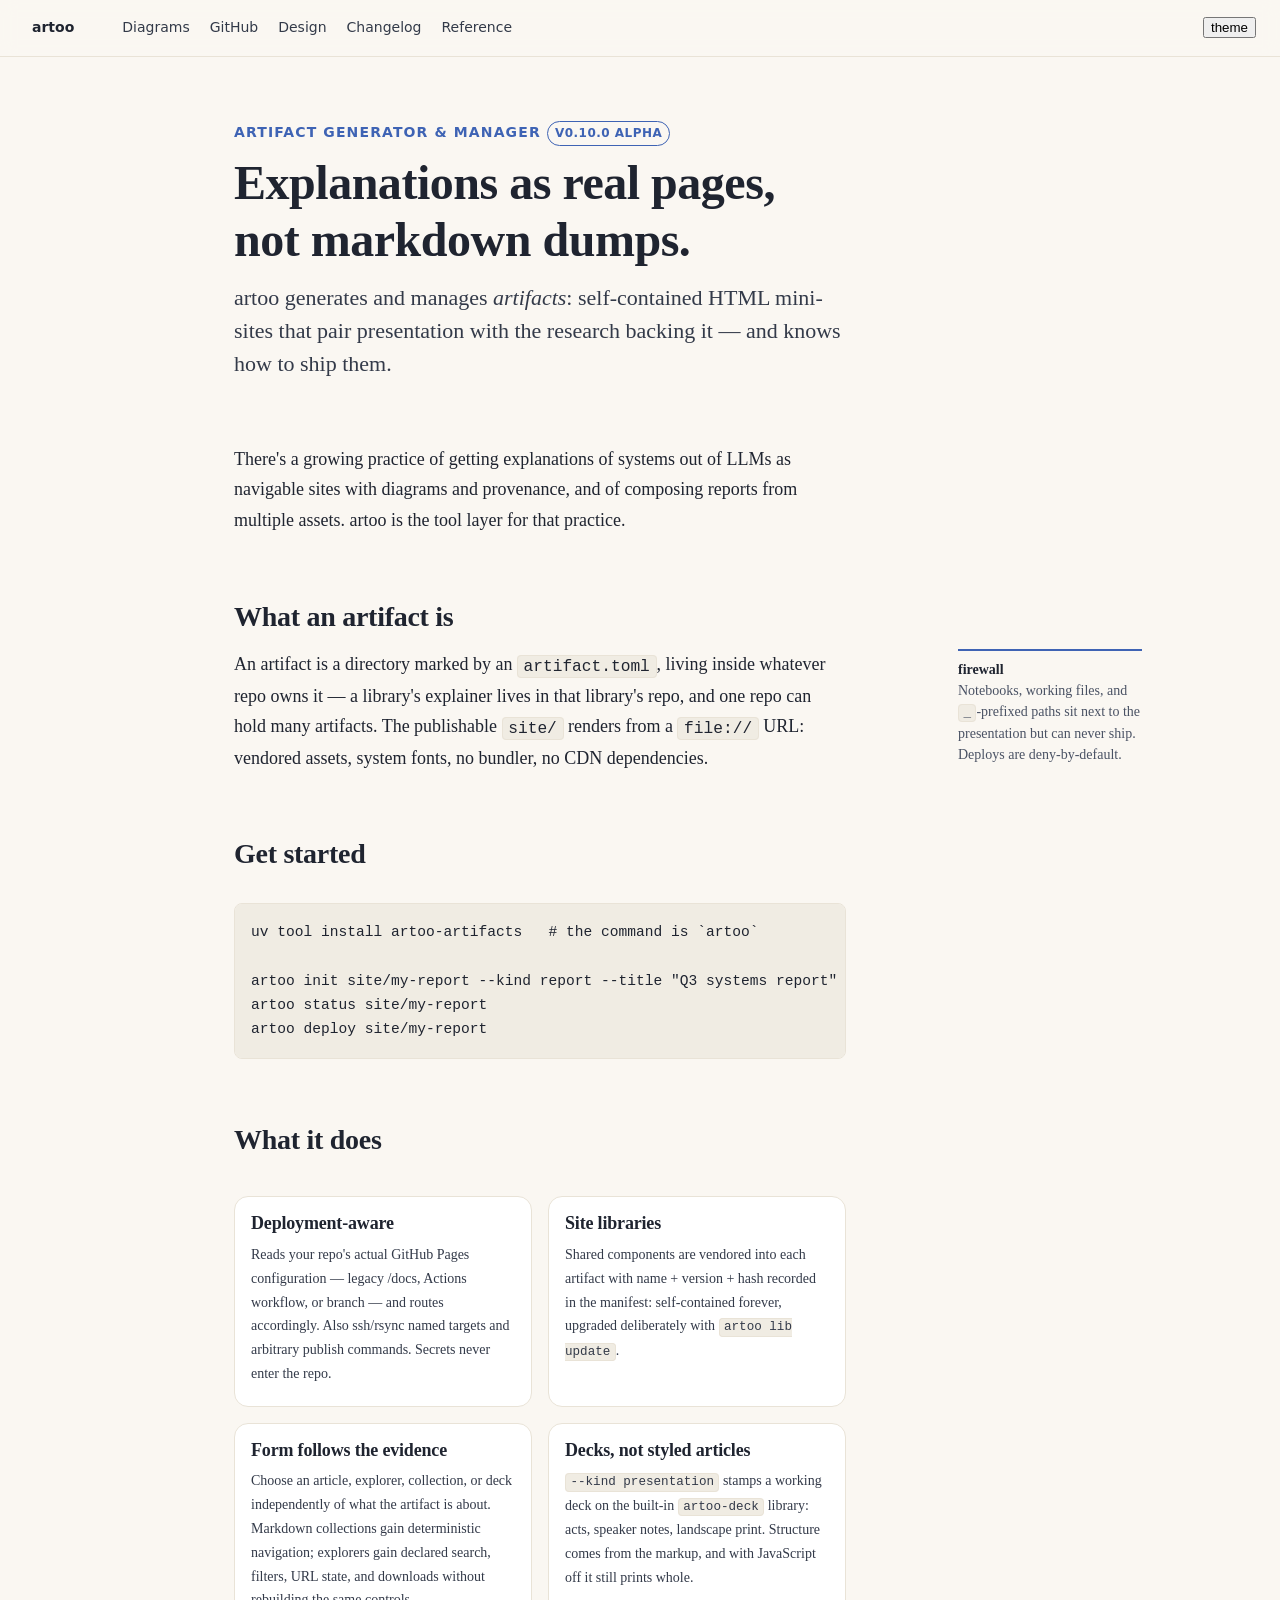
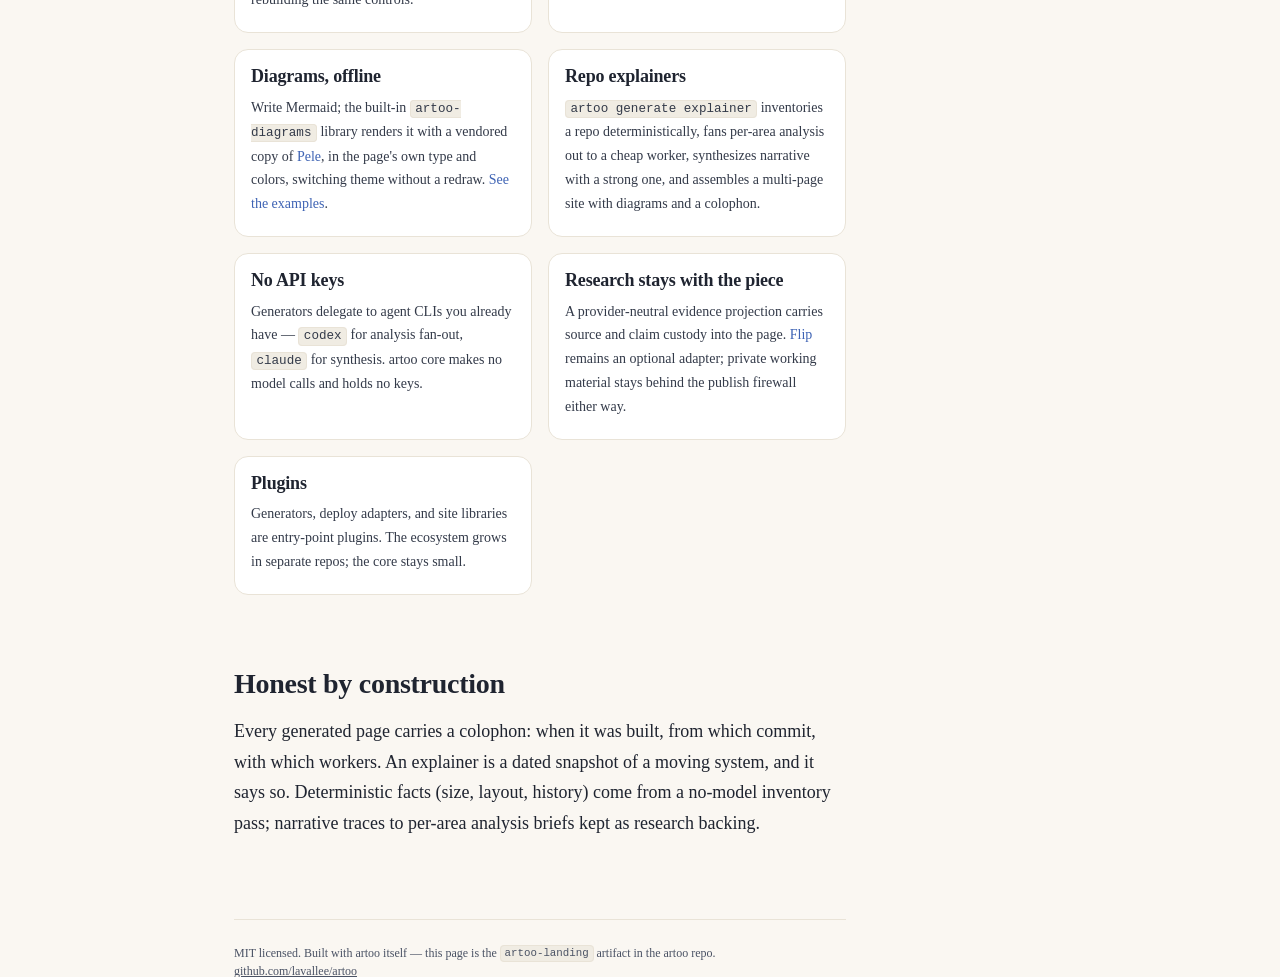
==== docs/index.html @ 09c33566 "chore(release): 0.10.0 Co-Authored-By: Claude Opus 5.5 <noreply@anthropic.com>" ====
<!doctype html>
<html lang="en">
<head>
<meta charset="utf-8">
<meta name="viewport" content="width=device-width, initial-scale=1">
<title>artoo — generate and manage artifacts</title>
<meta name="description" content="artoo generates and manages artifacts: self-contained HTML mini-sites that pair presentation with the research backing it.">
<link rel="alternate" type="text/markdown" href="https://lavallee.github.io/artoo/llms.txt" title="artoo reference for language models">
<link rel="stylesheet" href="lib/artoo-kit/tokens.css">
<link rel="stylesheet" href="lib/artoo-kit/base.css">
<link rel="stylesheet" href="lib/artoo-kit/article.css">
<link rel="stylesheet" href="lib/artoo-kit/components.css">
</head>
<body>
<nav class="site-nav">
  <a class="brand" href="index.html">artoo</a>
  <button class="nav-toggle" aria-label="Menu">menu</button>
  <div class="nav-links">
    <a href="diagrams.html">Diagrams</a>
    <a href="https://github.com/lavallee/artoo">GitHub</a>
    <a href="https://github.com/lavallee/artoo/blob/main/DESIGN.md">Design</a>
    <a href="https://github.com/lavallee/artoo/blob/main/CHANGELOG.md">Changelog</a>
    <a href="https://lavallee.github.io/artoo/llms.txt">Reference</a>
  </div>
  <button data-theme-toggle class="nav-toggle" style="display:block;margin-left:auto" aria-label="Toggle theme">theme</button>
</nav>
<main class="article">
  <header class="article-header">
    <div class="article-kicker">artifact generator &amp; manager <span class="badge badge--accent">v0.10.0 alpha</span></div>
    <h1 class="article-title">Explanations as real pages, not markdown dumps.</h1>
    <p class="article-dek">artoo generates and manages <em>artifacts</em>:
    self-contained HTML mini-sites that pair presentation with the research
    backing it — and knows how to ship them.</p>
  </header>

  <p>There's a growing practice of getting explanations of systems out of
  LLMs as navigable sites with diagrams and provenance, and of composing
  reports from multiple assets. artoo is the tool layer for that practice.</p>

  <h2>What an artifact is</h2>
  <div class="article-mrow">
    <p>An artifact is a directory marked by an <code>artifact.toml</code>,
    living inside whatever repo owns it — a library's explainer lives in
    that library's repo, and one repo can hold many artifacts. The
    publishable <code>site/</code> renders from a <code>file://</code> URL:
    vendored assets, system fonts, no bundler, no CDN dependencies.</p>
    <aside class="article-marginnote article-marginnote--def">
      <span class="term">firewall</span>
      Notebooks, working files, and <code>_</code>-prefixed paths sit next
      to the presentation but can never ship. Deploys are deny-by-default.
    </aside>
  </div>

  <h2>Get started</h2>
  <pre><code>uv tool install artoo-artifacts   # the command is `artoo`

artoo init site/my-report --kind report --title "Q3 systems report"
artoo status site/my-report
artoo deploy site/my-report</code></pre>

  <h2>What it does</h2>
  <div class="card-grid">
    <div class="card"><h3>Deployment-aware</h3>
      <p>Reads your repo's actual GitHub Pages configuration — legacy
      /docs, Actions workflow, or branch — and routes accordingly. Also
      ssh/rsync named targets and arbitrary publish commands. Secrets
      never enter the repo.</p></div>
    <div class="card"><h3>Site libraries</h3>
      <p>Shared components are vendored into each artifact with
      name + version + hash recorded in the manifest: self-contained
      forever, upgraded deliberately with <code>artoo lib update</code>.</p></div>
    <div class="card"><h3>Form follows the evidence</h3>
      <p>Choose an article, explorer, collection, or deck independently of
      what the artifact is about. Markdown collections gain deterministic
      navigation; explorers gain declared search, filters, URL state, and
      downloads without rebuilding the same controls.</p></div>
    <div class="card"><h3>Decks, not styled articles</h3>
      <p><code>--kind presentation</code> stamps a working deck on the
      built-in <code>artoo-deck</code> library: acts, speaker notes,
      landscape print. Structure comes from the markup, and with
      JavaScript off it still prints whole.</p></div>
    <div class="card"><h3>Diagrams, offline</h3>
      <p>Write Mermaid; the built-in <code>artoo-diagrams</code> library renders
      it with a vendored copy of <a href="https://pele.run">Pele</a>, in the
      page's own type and colors, switching theme without a redraw.
      <a href="diagrams.html">See the examples</a>.</p></div>
    <div class="card"><h3>Repo explainers</h3>
      <p><code>artoo generate explainer</code> inventories a repo
      deterministically, fans per-area analysis out to a cheap worker,
      synthesizes narrative with a strong one, and assembles a multi-page
      site with diagrams and a colophon.</p></div>
    <div class="card"><h3>No API keys</h3>
      <p>Generators delegate to agent CLIs you already have —
      <code>codex</code> for analysis fan-out, <code>claude</code> for
      synthesis. artoo core makes no model calls and holds no keys.</p></div>
    <div class="card"><h3>Research stays with the piece</h3>
      <p>A provider-neutral evidence projection carries source and claim
      custody into the page. <a href="https://github.com/lavallee/flip">Flip</a>
      remains an optional adapter; private working material stays behind the
      publish firewall either way.</p></div>
    <div class="card"><h3>Plugins</h3>
      <p>Generators, deploy adapters, and site libraries are entry-point
      plugins. The ecosystem grows in separate repos; the core stays
      small.</p></div>
  </div>

  <h2>Honest by construction</h2>
  <p>Every generated page carries a colophon: when it was built, from which
  commit, with which workers. An explainer is a dated snapshot of a moving
  system, and it says so. Deterministic facts (size, layout, history) come
  from a no-model inventory pass; narrative traces to per-area analysis
  briefs kept as research backing.</p>

  <footer class="colophon">
    MIT licensed. Built with artoo itself — this page is the
    <code>artoo-landing</code> artifact in the artoo repo.<br>
    <a href="https://github.com/lavallee/artoo">github.com/lavallee/artoo</a>
  </footer>
</main>
<script src="lib/artoo-kit/kit.js"></script>
</body>
</html>
---- docs/lib/artoo-kit/tokens.css ----
/* artoo-kit tokens — Artoo's accessible public-artifact foundation. Light is the
   default; dark is available only through an explicit [data-theme="dark"]. */

:root {
  /* primitives */
  --p-zinc-950: #0c0d10;
  --p-zinc-900: #16181d;
  --p-zinc-850: #1c1f26;
  --p-zinc-800: #23262f;
  --p-zinc-700: #33374233;
  --p-zinc-400: #9aa1ad;
  --p-zinc-300: #b8bec9;
  --p-zinc-100: #e8eaee;
  --p-cream-50: #faf7f2;
  --p-cream-100: #f3efe7;
  --p-cream-200: #e9e3d7;
  --p-ink-900: #1f2430;
  --p-ink-600: #4a5264;
  --p-accent-400: #7aa2f7;
  --p-accent-500: #5b87e0;
  --p-accent-600: #3e63b4;
  --p-green-400: #4fbf8f;
  --p-amber-400: #d9a441;
  --p-red-400: #e06c60;

  /* chart palette — Okabe–Ito, colorblind-safe, order = draw order */
  --chart-1: #56b4e9;
  --chart-2: #e69f00;
  --chart-3: #009e73;
  --chart-4: #cc79a7;
  --chart-5: #0072b2;
  --chart-6: #d55e00;
  --chart-7: #f0e442;
  --chart-8: #999999;

  /* semantic — explicit light editorial default */
  --bg: var(--p-cream-50);
  --surface: #ffffff;
  --surface-2: var(--p-cream-100);
  --border: var(--p-cream-200);
  --border-strong: #d8d0bf;
  --text: var(--p-ink-900);
  --text-2: #333a49;
  --muted: var(--p-ink-600);
  --accent: var(--p-accent-600);
  --accent-strong: var(--p-accent-500);
  --success: #277553;
  --warn: #8a5a00;
  --danger: #a33b32;
  --code-bg: #f0ece3;
  --selection: #c7d7f5;

  /* editorial type roles — offline system stacks only */
  --font-prose: Charter, "Bitstream Charter", "Sitka Text", Cambria, Georgia, serif;
  --font-display: "Iowan Old Style", Palatino, "Palatino Linotype", Georgia, serif;
  --font-ui: ui-sans-serif, system-ui, "Segoe UI", Roboto, "Helvetica Neue", Arial, sans-serif;
  --font-numeric: ui-monospace, "SF Mono", "Cascadia Code", Menlo, Consolas, monospace;

  /* compatibility aliases for already-authored pages that opt into this kit */
  --font-sans: var(--font-ui);
  --font-serif: var(--font-prose);
  --font-mono: var(--font-numeric);

  --text-xs: 0.75rem;
  --text-sm: 0.875rem;
  --text-base: 1rem;
  --text-lg: 1.125rem;
  --text-xl: 1.375rem;
  --text-2xl: 1.75rem;
  --text-3xl: 2.25rem;
  --text-4xl: 3rem;

  --leading-tight: 1.2;
  --leading-normal: 1.5;
  --leading-relaxed: 1.7;

  /* 4px spacing grid */
  --sp-1: 0.25rem;
  --sp-2: 0.5rem;
  --sp-3: 0.75rem;
  --sp-4: 1rem;
  --sp-6: 1.5rem;
  --sp-8: 2rem;
  --sp-12: 3rem;
  --sp-16: 4rem;
  --sp-24: 6rem;

  /* shape and motion */
  --radius-sm: 4px;
  --radius: 8px;
  --radius-lg: 14px;
  --ease: cubic-bezier(0.2, 0, 0, 1);
  --dur-fast: 120ms;
  --dur: 200ms;

  --measure: 68ch;      /* prose line length */
  --margin-col: 200px;  /* article margin-note gutter */

  color-scheme: light;
}

[data-theme="dark"] {
  --bg: var(--p-zinc-950);
  --surface: var(--p-zinc-900);
  --surface-2: var(--p-zinc-850);
  --border: #2c3038;
  --border-strong: #3a3f4a;
  --text: var(--p-zinc-100);
  --text-2: var(--p-zinc-300);
  --muted: var(--p-zinc-400);
  --accent: var(--p-accent-400);
  --accent-strong: var(--p-accent-500);
  --success: var(--p-green-400);
  --warn: var(--p-amber-400);
  --danger: var(--p-red-400);
  --code-bg: #14161b;
  --selection: #2b4a86;
  color-scheme: dark;
}

@media (prefers-reduced-motion: reduce) {
  :root {
    --dur-fast: 0ms;
    --dur: 0ms;
  }
}
---- docs/lib/artoo-kit/base.css ----
/* artoo-kit base — resets and page defaults. Import order:
   tokens.css, base.css, then article.css / components.css as needed. */

*,
*::before,
*::after {
  box-sizing: border-box;
}

html {
  -webkit-text-size-adjust: 100%;
}

body {
  margin: 0;
  background: var(--bg);
  color: var(--text);
  font-family: var(--font-prose);
  font-size: var(--text-lg);
  line-height: var(--leading-relaxed);
  -webkit-font-smoothing: antialiased;
}

::selection {
  background: var(--selection);
}

h1, h2, h3, h4 {
  color: var(--text);
  line-height: var(--leading-tight);
  margin: 0 0 var(--sp-4);
  font-weight: 650;
  letter-spacing: -0.01em;
  font-family: var(--font-display);
}

h1 { font-size: var(--text-3xl); }
h2 { font-size: var(--text-2xl); margin-top: var(--sp-12); }
h3 { font-size: var(--text-xl); margin-top: var(--sp-8); }
h4 { font-size: var(--text-lg); margin-top: var(--sp-6); }

p, ul, ol {
  margin: 0 0 var(--sp-4);
}

a {
  color: var(--accent);
  text-decoration: none;
  border-bottom: 1px solid transparent;
  transition: border-color var(--dur-fast) var(--ease);
}

a:hover {
  border-bottom-color: var(--accent);
}

strong { font-weight: 650; }

hr {
  border: 0;
  border-top: 1px solid var(--border);
  margin: var(--sp-8) 0;
}

img, svg, video {
  max-width: 100%;
  height: auto;
}

code, kbd, pre, samp {
  font-family: var(--font-numeric);
  font-size: 0.9em;
}

code {
  background: var(--code-bg);
  border: 1px solid var(--border);
  border-radius: var(--radius-sm);
  padding: 0.1em 0.35em;
}

pre {
  background: var(--code-bg);
  border: 1px solid var(--border);
  border-radius: var(--radius);
  padding: var(--sp-4);
  overflow-x: auto;
  line-height: var(--leading-normal);
}

pre code {
  background: none;
  border: 0;
  padding: 0;
}

kbd {
  background: var(--surface-2);
  border: 1px solid var(--border-strong);
  border-bottom-width: 2px;
  border-radius: var(--radius-sm);
  padding: 0.05em 0.4em;
  font-size: var(--text-xs);
}

blockquote {
  margin: var(--sp-6) 0;
  padding-left: var(--sp-4);
  border-left: 3px solid var(--border-strong);
  color: var(--text-2);
}

table {
  border-collapse: collapse;
  width: 100%;
  margin: var(--sp-6) 0;
  font-size: var(--text-sm);
}

th, td {
  text-align: left;
  padding: var(--sp-2) var(--sp-3);
  border-bottom: 1px solid var(--border);
  vertical-align: top;
}

th {
  color: var(--muted);
  font-weight: 600;
  font-size: var(--text-xs);
  text-transform: uppercase;
  letter-spacing: 0.05em;
  font-family: var(--font-ui);
}

.numeric,
[data-numeric] {
  font-family: var(--font-numeric);
  font-variant-numeric: tabular-nums;
}

figure {
  margin: var(--sp-8) 0;
}

figcaption {
  color: var(--muted);
  font-size: var(--text-sm);
  margin-top: var(--sp-2);
}

@media print {
  body { background: #fff; color: #111; }
  nav, .no-print { display: none !important; }
}
---- docs/lib/artoo-kit/article.css ----
/* artoo-kit article layout — long-form prose with a margin-note gutter.

   The grid has four named zones:
     [full] [breakout] [prose] [margin]
   Children default to the prose column (max var(--measure)). Wrappers:
     .article-full       edge-to-edge
     .article-breakout   wider than prose, centered
     .article-marginnote right-gutter note (collapses inline on mobile)
     .article-pullquote  large quote, breakout width
*/

.article {
  display: grid;
  grid-template-columns:
    [full-start] minmax(var(--sp-4), 1fr)
    [breakout-start] minmax(0, 6rem)
    [prose-start] min(var(--measure), calc(100% - 2 * var(--sp-4))) [prose-end]
    minmax(var(--sp-6), 6rem) [breakout-end]
    minmax(0, var(--margin-col)) [margin-end]
    minmax(var(--sp-4), 1fr) [full-end];
  row-gap: 0;
}

.article > * {
  grid-column: prose;
  min-width: 0;
}

.article-full { grid-column: full; }
.article-breakout { grid-column: breakout; }

.article-masthead {
  max-width: calc(var(--measure) + 24rem);
  margin: 0 auto;
  padding: var(--sp-4) var(--sp-6);
  display: flex;
  justify-content: space-between;
  align-items: baseline;
  gap: var(--sp-4);
  border-bottom: 1px solid var(--border);
  font-family: var(--font-ui);
  font-size: var(--text-sm);
}

.article-masthead__name {
  color: var(--text);
  font-family: var(--font-display);
  font-size: var(--text-lg);
  font-weight: 650;
  border: 0;
}

.article-masthead__label {
  color: var(--muted);
  text-transform: uppercase;
  letter-spacing: 0.08em;
}

.article-header {
  grid-column: prose;
  margin: var(--sp-16) 0 var(--sp-12);
}

.article-kicker {
  color: var(--accent);
  font-family: var(--font-ui);
  font-size: var(--text-sm);
  font-weight: 650;
  text-transform: uppercase;
  letter-spacing: 0.08em;
  margin-bottom: var(--sp-2);
}

.article-title {
  font-size: var(--text-4xl);
  font-family: var(--font-display);
  margin-bottom: var(--sp-3);
}

.article-dek {
  color: var(--text-2);
  font-size: var(--text-xl);
  font-family: var(--font-prose);
  line-height: var(--leading-normal);
  margin-bottom: var(--sp-4);
}

.article-byline {
  color: var(--muted);
  font-family: var(--font-ui);
  font-size: var(--text-sm);
}

.article-lede {
  font-size: var(--text-xl);
  line-height: var(--leading-normal);
}

/* margin notes: pair a paragraph with its note via .article-mrow */
.article-mrow {
  grid-column: prose-start / margin-end;
  display: grid;
  grid-template-columns: subgrid;
}

.article-mrow > :first-child {
  grid-column: 1;
}

.article-marginnote {
  grid-column: 3;
  align-self: start;
  font-size: var(--text-sm);
  color: var(--muted);
  line-height: var(--leading-normal);
  border-top: 2px solid var(--border-strong);
  padding-top: var(--sp-2);
  margin-left: var(--sp-4);
}

.article-marginnote--def { border-top-color: var(--accent); }
.article-marginnote--source { border-top-color: var(--success); }
.article-marginnote--callout { border-top-color: var(--warn); }

.article-marginnote .term {
  color: var(--text);
  font-weight: 650;
  display: block;
}

.article-pullquote {
  grid-column: breakout;
  font-family: var(--font-prose);
  font-style: italic;
  font-size: var(--text-2xl);
  line-height: var(--leading-normal);
  color: var(--text);
  border: 0;
  border-top: 3px solid var(--accent);
  margin: var(--sp-8) 0;
  padding: var(--sp-4) 0 0;
}

.article-pullquote cite {
  display: block;
  font-family: var(--font-ui);
  font-style: normal;
  font-size: var(--text-sm);
  color: var(--muted);
  margin-top: var(--sp-3);
}

.article-pullnumber {
  grid-column: breakout;
  margin: var(--sp-8) 0;
  text-align: center;
}

.article-pullnumber .num {
  font-size: var(--text-4xl);
  font-weight: 700;
  color: var(--accent);
  display: block;
  line-height: 1;
  font-family: var(--font-numeric);
  font-variant-numeric: tabular-nums;
}

.article-pullnumber .label {
  color: var(--muted);
  font-size: var(--text-sm);
}

.article-figure {
  grid-column: breakout;
  margin: var(--sp-8) 0;
}

.article-figure table {
  font-family: var(--font-ui);
}

.article-figure figcaption {
  font-family: var(--font-ui);
}

.article > .colophon {
  grid-column: prose;
}

.article-colophon {
  margin-left: var(--sp-6);
  margin-right: var(--sp-6);
}

.article .endnotes {
  border-top: 1px solid var(--border);
  margin-top: var(--sp-12);
  padding-top: var(--sp-6);
  font-size: var(--text-sm);
  color: var(--text-2);
}

/* mobile: single column, notes flow inline as boxed asides */
@media (max-width: 940px) {
  .article,
  .article-mrow {
    display: block;
    padding: 0 var(--sp-4);
  }

  .article-mrow { padding: 0; }

  .article-marginnote {
    margin: var(--sp-4) 0;
    padding: var(--sp-3) var(--sp-4);
    background: var(--surface);
    border: 1px solid var(--border);
    border-top: 2px solid var(--border-strong);
    border-radius: var(--radius);
  }

  .article-title { font-size: var(--text-3xl); }

  .article-masthead {
    padding: var(--sp-3) var(--sp-4);
  }
}
---- docs/lib/artoo-kit/components.css ----
/* artoo-kit components — nav, cards, callouts, badges, stats, colophon. */

/* -- site shell ---------------------------------------------------------- */

.site-nav {
  position: sticky;
  top: 0;
  z-index: 10;
  display: flex;
  align-items: center;
  gap: var(--sp-4);
  padding: var(--sp-3) var(--sp-6);
  background: color-mix(in srgb, var(--bg) 88%, transparent);
  backdrop-filter: blur(8px);
  border-bottom: 1px solid var(--border);
  font-family: var(--font-ui);
}

.site-nav .brand {
  font-weight: 700;
  color: var(--text);
  margin-right: var(--sp-4);
}

.site-nav a {
  color: var(--text-2);
  font-size: var(--text-sm);
  border: 0;
  padding: var(--sp-1) var(--sp-2);
  border-radius: var(--radius-sm);
}

.site-nav a:hover {
  color: var(--text);
  background: var(--surface-2);
}

.site-nav a[aria-current="page"] {
  color: var(--accent);
  font-weight: 650;
}

.site-nav .nav-toggle { display: none; }

.page {
  max-width: 72rem;
  margin: 0 auto;
  padding: var(--sp-8) var(--sp-6) var(--sp-24);
}

.page--narrow { max-width: calc(var(--measure) + 4rem); }

/* -- cards ---------------------------------------------------------------- */

.card-grid {
  display: grid;
  grid-template-columns: repeat(auto-fill, minmax(16rem, 1fr));
  gap: var(--sp-4);
  margin: var(--sp-6) 0;
}

.card,
.nav-card {
  display: block;
  background: var(--surface);
  border: 1px solid var(--border);
  border-radius: var(--radius-lg);
  padding: var(--sp-4) var(--sp-4) var(--sp-3);
  color: var(--text);
  transition: border-color var(--dur-fast) var(--ease), transform var(--dur-fast) var(--ease);
}

a.card:hover,
a.nav-card:hover {
  border-color: var(--accent);
  transform: translateY(-1px);
}

.card h3,
.nav-card h3 {
  margin: 0 0 var(--sp-2);
  font-size: var(--text-lg);
}

.card p,
.nav-card p {
  color: var(--text-2);
  font-size: var(--text-sm);
  margin: 0 0 var(--sp-2);
}

/* -- callouts -------------------------------------------------------------- */

.callout {
  border: 1px solid var(--border);
  border-radius: var(--radius);
  background: var(--surface);
  padding: var(--sp-3) var(--sp-4);
  margin: var(--sp-6) 0;
  font-size: var(--text-sm);
  color: var(--text-2);
}

.callout > :last-child { margin-bottom: 0; }
.callout .callout-title {
  color: var(--text);
  font-weight: 650;
  display: block;
  margin-bottom: var(--sp-1);
}

.callout--warn .callout-title { color: var(--warn); }
.callout--danger .callout-title { color: var(--danger); }
.callout--success .callout-title { color: var(--success); }

/* -- badges & meta ---------------------------------------------------------- */

.badge {
  display: inline-block;
  font-size: var(--text-xs);
  font-weight: 650;
  letter-spacing: 0.04em;
  padding: 0.1em 0.6em;
  border-radius: 999px;
  border: 1px solid var(--border-strong);
  color: var(--text-2);
  background: var(--surface-2);
}

.badge--accent { color: var(--accent); border-color: var(--accent); background: transparent; }
.badge--success { color: var(--success); border-color: var(--success); background: transparent; }
.badge--warn { color: var(--warn); border-color: var(--warn); background: transparent; }

/* -- stat rows -------------------------------------------------------------- */

.stat-row {
  display: grid;
  grid-template-columns: repeat(auto-fit, minmax(8rem, 1fr));
  gap: var(--sp-4);
  margin: var(--sp-6) 0;
}

.stat {
  background: var(--surface);
  border: 1px solid var(--border);
  border-radius: var(--radius);
  padding: var(--sp-3) var(--sp-4);
}

.stat .value {
  font-size: var(--text-2xl);
  font-weight: 700;
  color: var(--text);
  display: block;
  line-height: var(--leading-tight);
  font-family: var(--font-numeric);
  font-variant-numeric: tabular-nums;
}

.stat .label {
  color: var(--muted);
  font-size: var(--text-xs);
  text-transform: uppercase;
  letter-spacing: 0.05em;
}

/* -- table of contents -------------------------------------------------------- */

.toc {
  font-size: var(--text-sm);
  border: 1px solid var(--border);
  border-radius: var(--radius);
  background: var(--surface);
  padding: var(--sp-4);
  margin: var(--sp-6) 0;
}

.toc ol {
  margin: 0;
  padding-left: var(--sp-6);
}

.toc a { color: var(--text-2); }
.toc a:hover { color: var(--accent); }

/* -- diagrams -------------------------------------------------------------- */

.diagram {
  background: var(--surface);
  border: 1px solid var(--border);
  border-radius: var(--radius);
  padding: var(--sp-4);
  margin: var(--sp-8) 0;
  overflow-x: auto;
}

.diagram svg { display: block; margin: 0 auto; }

/* -- colophon -------------------------------------------------------------- */

.colophon {
  border-top: 1px solid var(--border);
  margin-top: var(--sp-16);
  padding: var(--sp-6) 0 0;
  color: var(--muted);
  font-size: var(--text-xs);
  line-height: var(--leading-normal);
}

.colophon a { color: var(--muted); text-decoration: underline; }

.collection-pager {
  display: flex;
  justify-content: space-between;
  gap: var(--sp-4);
  border-top: 1px solid var(--border);
  margin-top: var(--sp-12);
  padding-top: var(--sp-4);
}

/* -- provenance panel ------------------------------------------------------- */
/* Data-driven from site/data/provenance.json via provenance.js. Empty when no
   projection is present — progressive, so the page reads fine without flip. */

.provenance {
  border: 1px solid var(--border);
  border-radius: var(--radius);
  background: var(--surface);
  padding: var(--sp-4) var(--sp-6);
  margin: var(--sp-8) 0;
  font-family: var(--font-ui);
  font-size: var(--text-sm);
}

.provenance--empty { display: none; }

.provenance__header { margin-bottom: var(--sp-4); }

.provenance__title-heading {
  margin: 0;
  font-size: var(--text-lg);
  font-family: var(--font-ui);
}

.provenance__vintage {
  margin: var(--sp-1) 0 0;
  color: var(--muted);
  font-size: var(--text-xs);
}

.provenance__counts {
  display: grid;
  grid-template-columns: repeat(auto-fit, minmax(7rem, 1fr));
  gap: var(--sp-4);
  margin: var(--sp-4) 0;
}

.provenance__stat { display: flex; flex-direction: column; }

.provenance__stat-value {
  font-size: var(--text-xl);
  font-weight: 700;
  color: var(--text);
  font-family: var(--font-numeric);
  font-variant-numeric: tabular-nums;
  line-height: var(--leading-tight);
}

.provenance__stat-label {
  color: var(--muted);
  font-size: var(--text-xs);
}

.provenance__section { margin-top: var(--sp-4); }

.provenance__heading {
  margin: 0 0 var(--sp-2);
  font-size: var(--text-sm);
  text-transform: uppercase;
  letter-spacing: 0.05em;
  color: var(--muted);
}

.provenance__list { list-style: none; margin: 0; padding: 0; }

.provenance__item {
  display: flex;
  flex-wrap: wrap;
  align-items: baseline;
  gap: var(--sp-2);
  padding: var(--sp-2) 0;
  border-top: 1px solid var(--border);
}

.provenance__item:first-child { border-top: 0; }

.provenance__id {
  font-family: var(--font-numeric);
  font-weight: 650;
  color: var(--accent);
}

.provenance__title { color: var(--text); flex: 1 1 12rem; min-width: 0; }
.provenance__meta { color: var(--muted); font-size: var(--text-xs); }

.provenance__grade[data-grade="A"] { color: var(--success); border-color: var(--success); }
.provenance__grade[data-grade="B"] { color: var(--accent); border-color: var(--accent); }
.provenance__grade[data-grade="C"] { color: var(--warn); border-color: var(--warn); }
.provenance__grade[data-grade="?"] { color: var(--muted); }

.provenance__lb { color: var(--warn); border-color: var(--warn); background: transparent; }

/* Claim references woven into prose by provenance.js. */
.claim-ref {
  border: 0;
  color: var(--accent);
  font-weight: 600;
  text-decoration: none;
  border-bottom: 1px dotted var(--accent);
}

.claim-ref:hover { background: var(--surface-2); }

/* -- responsive nav -------------------------------------------------------------- */

@media (max-width: 720px) {
  .site-nav { flex-wrap: wrap; padding: var(--sp-3) var(--sp-4); }

  .site-nav .nav-toggle {
    display: block;
    margin-left: auto;
    background: none;
    border: 1px solid var(--border-strong);
    border-radius: var(--radius-sm);
    color: var(--text-2);
    padding: var(--sp-1) var(--sp-2);
    font: inherit;
    font-size: var(--text-sm);
  }

  .site-nav .nav-links {
    display: none;
    flex-basis: 100%;
    flex-direction: column;
    gap: var(--sp-1);
    padding-top: var(--sp-2);
  }

  .site-nav .nav-links.open { display: flex; }
  .page { padding: var(--sp-6) var(--sp-4) var(--sp-16); }
}

@media (min-width: 721px) {
  .site-nav .nav-links { display: flex; gap: var(--sp-1); }
}
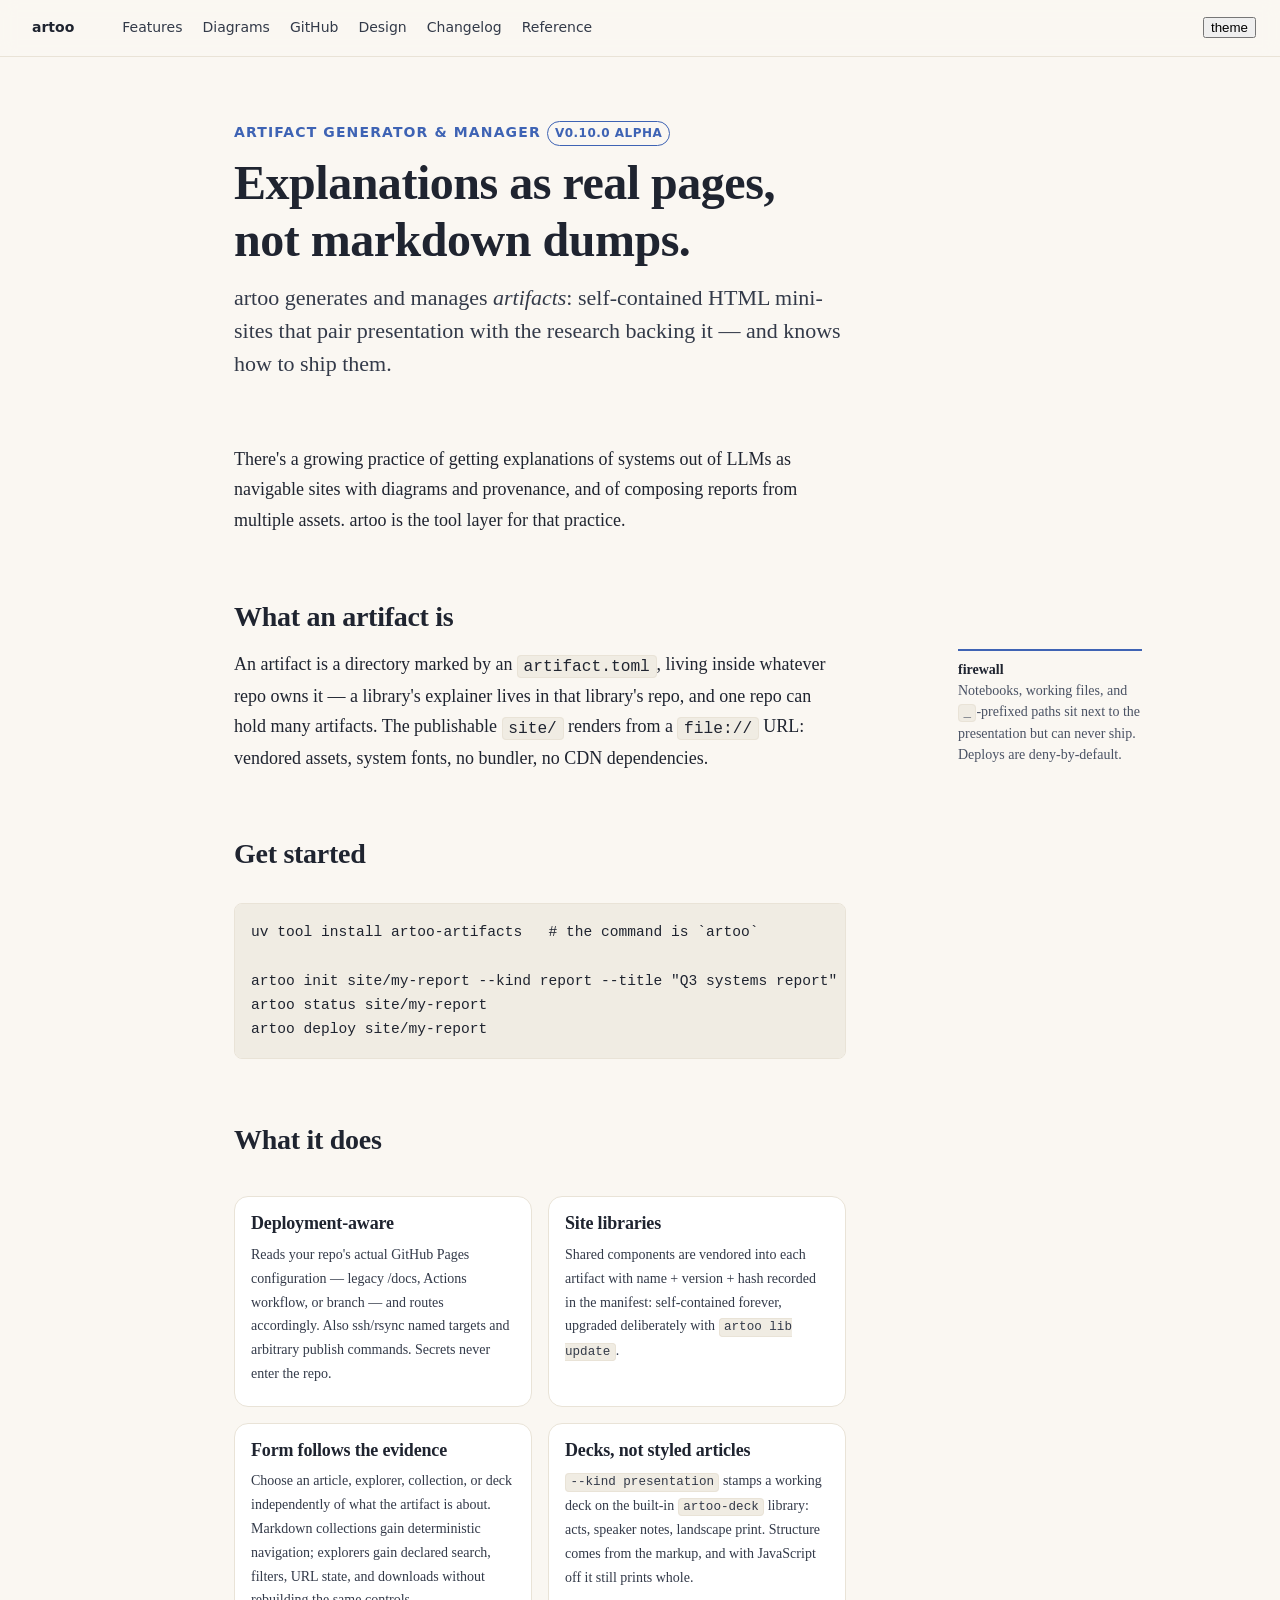
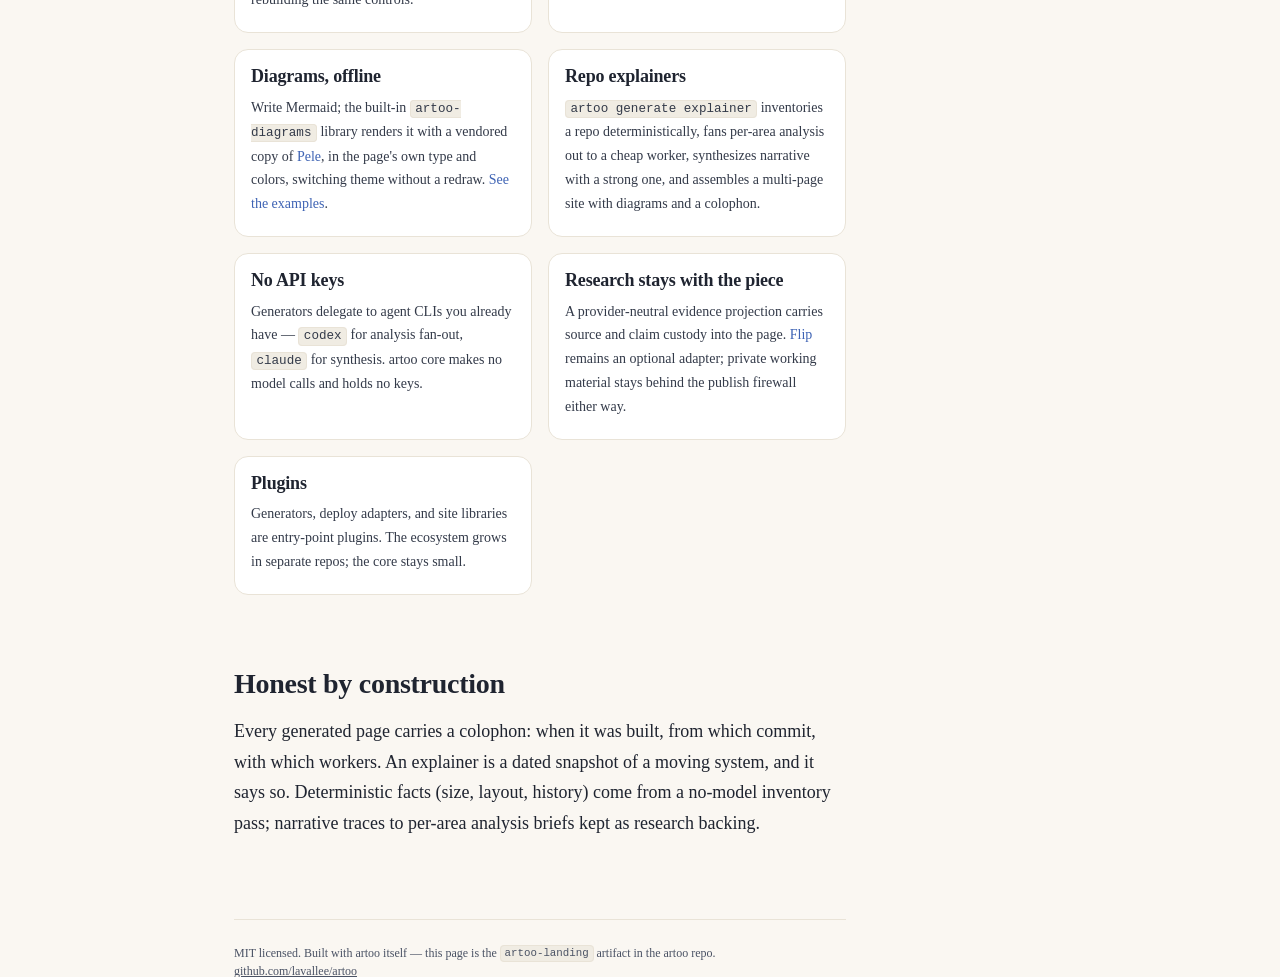
==== commit 9cc52163: "Features page on the Pages site, built from site/landing/work/features.json Co-Authored-By: Claude O" ====
--- a/docs/index.html
+++ b/docs/index.html
@@ -16,6 +16,7 @@
   <a class="brand" href="index.html">artoo</a>
   <button class="nav-toggle" aria-label="Menu">menu</button>
   <div class="nav-links">
+    <a href="features.html">Features</a>
     <a href="diagrams.html">Diagrams</a>
     <a href="https://github.com/lavallee/artoo">GitHub</a>
     <a href="https://github.com/lavallee/artoo/blob/main/DESIGN.md">Design</a>
--- a/docs/lib/artoo-kit/tokens.css
+++ b/docs/lib/artoo-kit/tokens.css
@@ -118,6 +118,122 @@
   color-scheme: dark;
 }
 
+/* -- looks ------------------------------------------------------------------
+   A look is a named set of token overrides: `look = "ledger"` in artifact.toml
+   puts data-look on <html>. The kit owns the floor (spacing, type scale,
+   components); a look supplies the face, so two artifacts built from the same
+   blocks do not have to look like one product. Every look keeps text, muted,
+   and accent at WCAG AA or better on bg, surface, and surface-2, in light and
+   dark. The default ("editorial") is the :root palette above. */
+
+/* ledger — cool paper, sans throughout, tight radii: dense reports and data */
+[data-look="ledger"] {
+  --bg: #f7f8fa;
+  --surface: #ffffff;
+  --surface-2: #eef1f5;
+  --border: #dde2ea;
+  --border-strong: #c5ccd8;
+  --text: #18202c;
+  --text-2: #2f3a4b;
+  --muted: #556074;
+  --accent: #0f6b70;
+  --accent-strong: #0b5559;
+  --code-bg: #eef1f5;
+  --selection: #bfe3e4;
+  --font-prose: var(--font-ui);
+  --font-display: var(--font-ui);
+  --radius-sm: 2px;
+  --radius: 4px;
+  --radius-lg: 6px;
+}
+
+[data-look="ledger"][data-theme="dark"] {
+  --bg: #0d1117;
+  --surface: #151b23;
+  --surface-2: #1b222c;
+  --border: #2a323d;
+  --border-strong: #38414d;
+  --text: #e6eaf0;
+  --text-2: #c3cad5;
+  --muted: #8e98a7;
+  --accent: #4fc1c6;
+  --accent-strong: #7fd6d9;
+  --code-bg: #11161d;
+  --selection: #1d4f52;
+}
+
+/* broadsheet — white newsprint, high-contrast serif, one red, square corners */
+[data-look="broadsheet"] {
+  --bg: #ffffff;
+  --surface: #ffffff;
+  --surface-2: #f4f4f2;
+  --border: #e2e2de;
+  --border-strong: #1a1a1a;
+  --text: #111111;
+  --text-2: #2b2b2b;
+  --muted: #5c5c5c;
+  --accent: #b3261e;
+  --accent-strong: #8e1d17;
+  --code-bg: #f4f4f2;
+  --selection: #f6c9c5;
+  --font-prose: Georgia, "Times New Roman", Times, serif;
+  --font-display: "Bodoni 72", Didot, "Big Caslon", "Times New Roman", Georgia, serif;
+  --radius-sm: 0;
+  --radius: 0;
+  --radius-lg: 0;
+}
+
+[data-look="broadsheet"][data-theme="dark"] {
+  --bg: #121212;
+  --surface: #1a1a1a;
+  --surface-2: #222222;
+  --border: #2e2e2e;
+  --border-strong: #e0e0dc;
+  --text: #f2f2f0;
+  --text-2: #d4d4d0;
+  --muted: #a3a3a0;
+  --accent: #ff7a6e;
+  --accent-strong: #ff9c93;
+  --code-bg: #1a1a1a;
+  --selection: #5a2622;
+}
+
+/* field — warm and soft, sans prose, olive accent, generous radii: explainers */
+[data-look="field"] {
+  --bg: #f6f4ec;
+  --surface: #fffdf7;
+  --surface-2: #efece0;
+  --border: #e2ddca;
+  --border-strong: #cfc7ad;
+  --text: #23261c;
+  --text-2: #3a3e30;
+  --muted: #5d624f;
+  --accent: #4a671d;
+  --accent-strong: #3a5216;
+  --code-bg: #efece0;
+  --selection: #dbe6c2;
+  --font-prose: var(--font-ui);
+  --font-display: "Avenir Next", Avenir, "Segoe UI", ui-sans-serif, system-ui, sans-serif;
+  --radius-sm: 6px;
+  --radius: 10px;
+  --radius-lg: 18px;
+}
+
+[data-look="field"][data-theme="dark"] {
+  --bg: #14160f;
+  --surface: #1c1f16;
+  --surface-2: #23271c;
+  --border: #33382a;
+  --border-strong: #454b39;
+  --text: #ecebe1;
+  --text-2: #cfd0c0;
+  --muted: #a6a893;
+  --accent: #a9c96b;
+  --accent-strong: #c3dd90;
+  --code-bg: #191c13;
+  --selection: #3d4a24;
+}
+
 @media (prefers-reduced-motion: reduce) {
   :root {
     --dur-fast: 0ms;
--- a/docs/lib/artoo-kit/base.css
+++ b/docs/lib/artoo-kit/base.css
@@ -117,6 +117,16 @@
   font-size: var(--text-sm);
 }
 
+/* A long word or bare URL in prose breaks only when it would otherwise widen the page on a phone. */
+p, li, dd, blockquote, figcaption, td, th {
+  overflow-wrap: break-word;
+}
+
+/* Long inline code (a command, an env var) wraps instead of widening the page on a phone. */
+:not(pre) > code {
+  overflow-wrap: anywhere;
+}
+
 th, td {
   text-align: left;
   padding: var(--sp-2) var(--sp-3);
--- a/docs/lib/artoo-kit/article.css
+++ b/docs/lib/artoo-kit/article.css
@@ -184,6 +184,84 @@
   font-family: var(--font-ui);
 }
 
+.article-figure img,
+.article-loop {
+  display: block;
+  max-width: 100%;
+  height: auto;
+}
+
+.article-table {
+  max-width: 100%;
+  overflow-x: auto;
+  margin: var(--sp-6) 0;
+}
+
+.article-table > table {
+  margin: 0;
+}
+
+.article-table:focus-visible {
+  outline: 3px solid var(--accent);
+  outline-offset: 2px;
+}
+
+.article-loop {
+  width: 100%;
+  border-radius: var(--radius, 8px);
+  background: var(--surface, transparent);
+  cursor: pointer;
+}
+
+/* One panel at a time, switched by radios that precede the bar and panels. Pure CSS. */
+.article-toggle > input {
+  position: absolute;
+  opacity: 0;
+  pointer-events: none;
+}
+
+.article-toggle__bar {
+  display: inline-flex;
+  margin-bottom: var(--sp-3);
+  border: 1px solid var(--border);
+  border-radius: 999px;
+  overflow: hidden;
+  font-family: var(--font-ui);
+}
+
+.article-toggle__bar label {
+  padding: var(--sp-1) var(--sp-4);
+  cursor: pointer;
+}
+
+/* Two classes deep, so it outranks `.article-figure img` (one class and a type). */
+.article-toggle .article-toggle__panels > * {
+  display: none;
+}
+
+.article-toggle > input:nth-of-type(1):checked ~ .article-toggle__panels > :nth-child(1),
+.article-toggle > input:nth-of-type(2):checked ~ .article-toggle__panels > :nth-child(2),
+.article-toggle > input:nth-of-type(3):checked ~ .article-toggle__panels > :nth-child(3),
+.article-toggle > input:nth-of-type(4):checked ~ .article-toggle__panels > :nth-child(4) {
+  display: block;
+}
+
+.article-toggle > input:nth-of-type(1):checked ~ .article-toggle__bar > label:nth-child(1),
+.article-toggle > input:nth-of-type(2):checked ~ .article-toggle__bar > label:nth-child(2),
+.article-toggle > input:nth-of-type(3):checked ~ .article-toggle__bar > label:nth-child(3),
+.article-toggle > input:nth-of-type(4):checked ~ .article-toggle__bar > label:nth-child(4) {
+  background: var(--accent);
+  color: var(--accent-contrast, #fff);
+}
+
+.article-toggle > input:nth-of-type(1):focus-visible ~ .article-toggle__bar > label:nth-child(1),
+.article-toggle > input:nth-of-type(2):focus-visible ~ .article-toggle__bar > label:nth-child(2),
+.article-toggle > input:nth-of-type(3):focus-visible ~ .article-toggle__bar > label:nth-child(3),
+.article-toggle > input:nth-of-type(4):focus-visible ~ .article-toggle__bar > label:nth-child(4) {
+  outline: 3px solid var(--accent);
+  outline-offset: 2px;
+}
+
 .article > .colophon {
   grid-column: prose;
 }
--- a/docs/lib/artoo-kit/components.css
+++ b/docs/lib/artoo-kit/components.css
@@ -300,7 +300,8 @@
   color: var(--accent);
 }
 
-.provenance__title { color: var(--text); flex: 1 1 12rem; min-width: 0; }
+/* Source titles are often bare URLs; let them break rather than widen the page on a phone. */
+.provenance__title { color: var(--text); flex: 1 1 12rem; min-width: 0; overflow-wrap: anywhere; }
 .provenance__meta { color: var(--muted); font-size: var(--text-xs); }
 
 .provenance__grade[data-grade="A"] { color: var(--success); border-color: var(--success); }
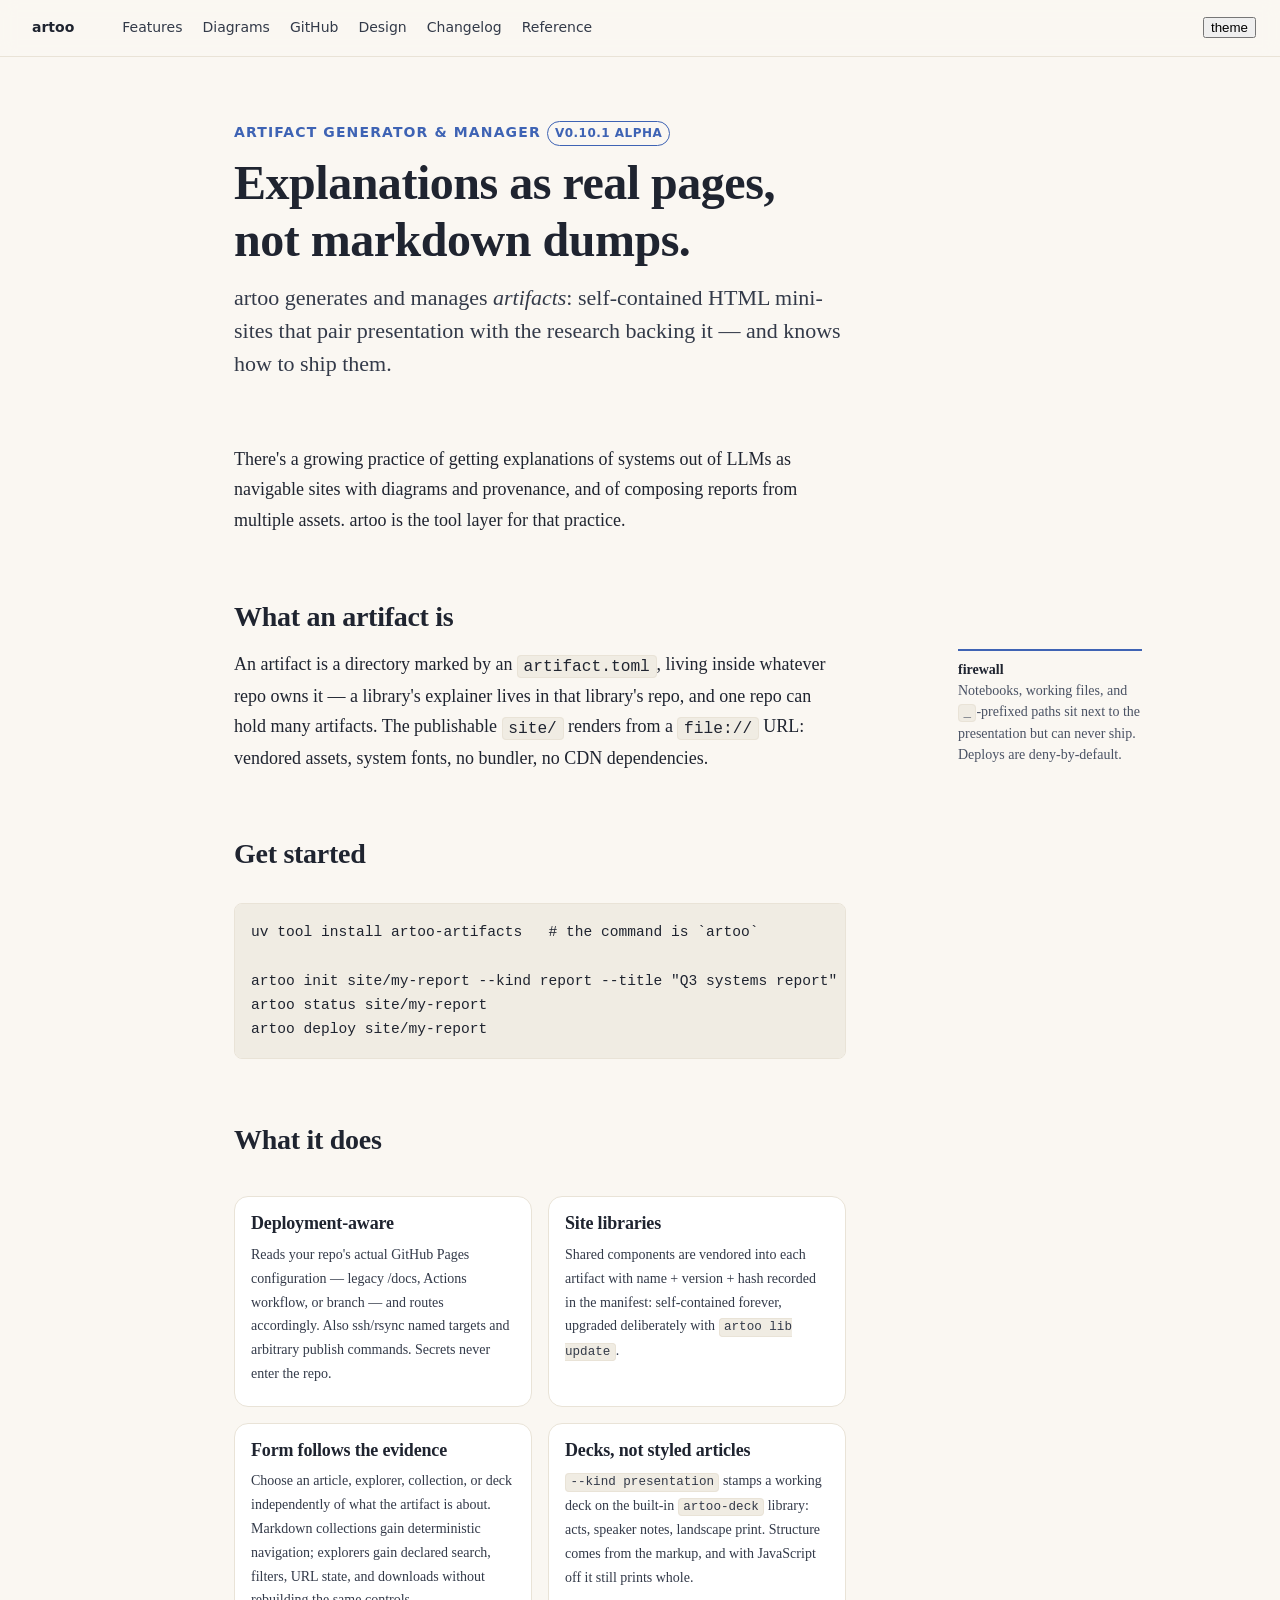
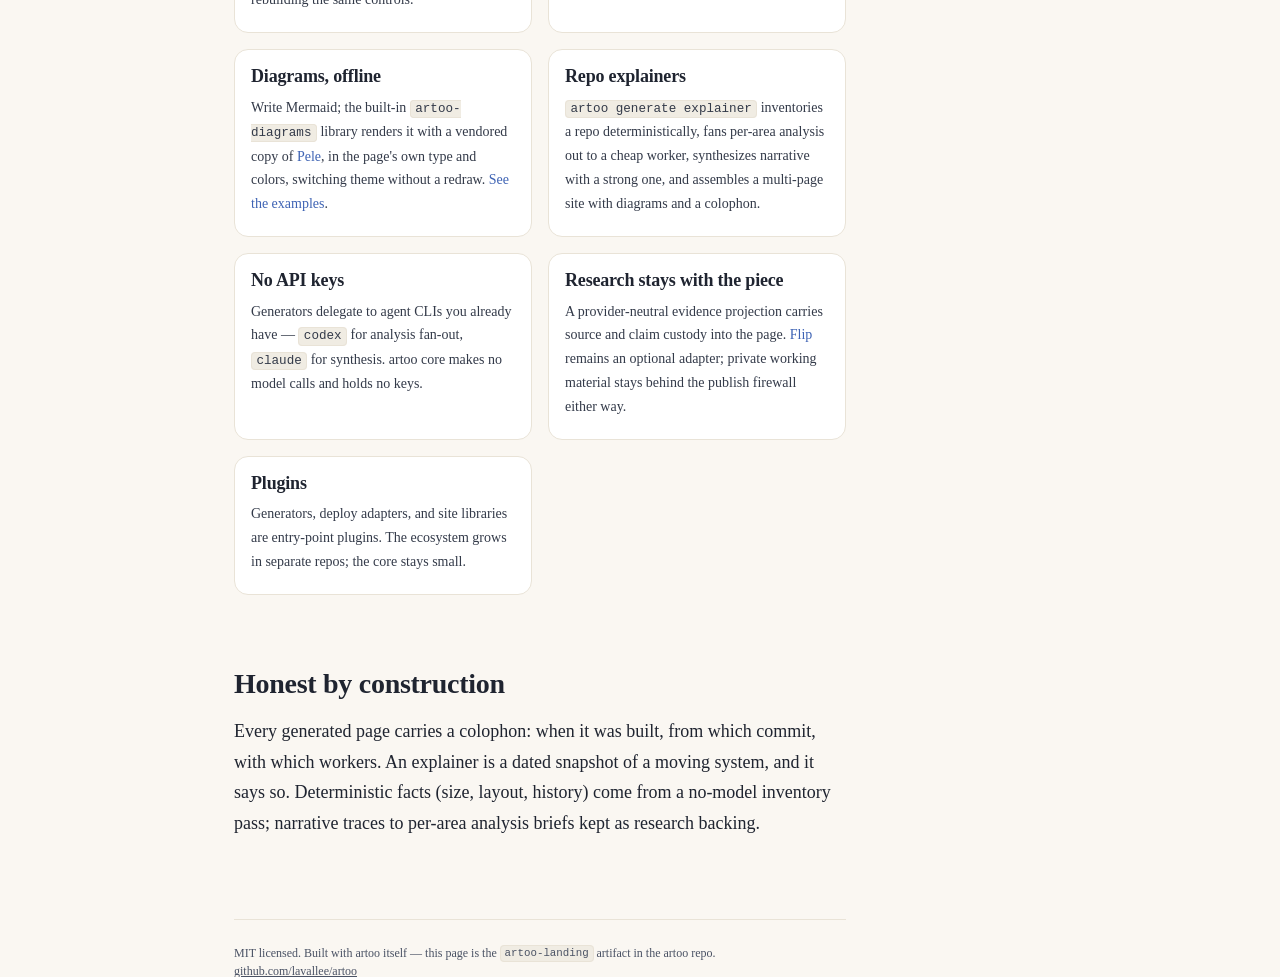
==== commit cc5c9b67: "chore(release): 0.10.1 work/verification ignores its own contents; Features page on the Pages site. " ====
--- a/docs/index.html
+++ b/docs/index.html
@@ -27,7 +27,7 @@
 </nav>
 <main class="article">
   <header class="article-header">
-    <div class="article-kicker">artifact generator &amp; manager <span class="badge badge--accent">v0.10.0 alpha</span></div>
+    <div class="article-kicker">artifact generator &amp; manager <span class="badge badge--accent">v0.10.1 alpha</span></div>
     <h1 class="article-title">Explanations as real pages, not markdown dumps.</h1>
     <p class="article-dek">artoo generates and manages <em>artifacts</em>:
     self-contained HTML mini-sites that pair presentation with the research
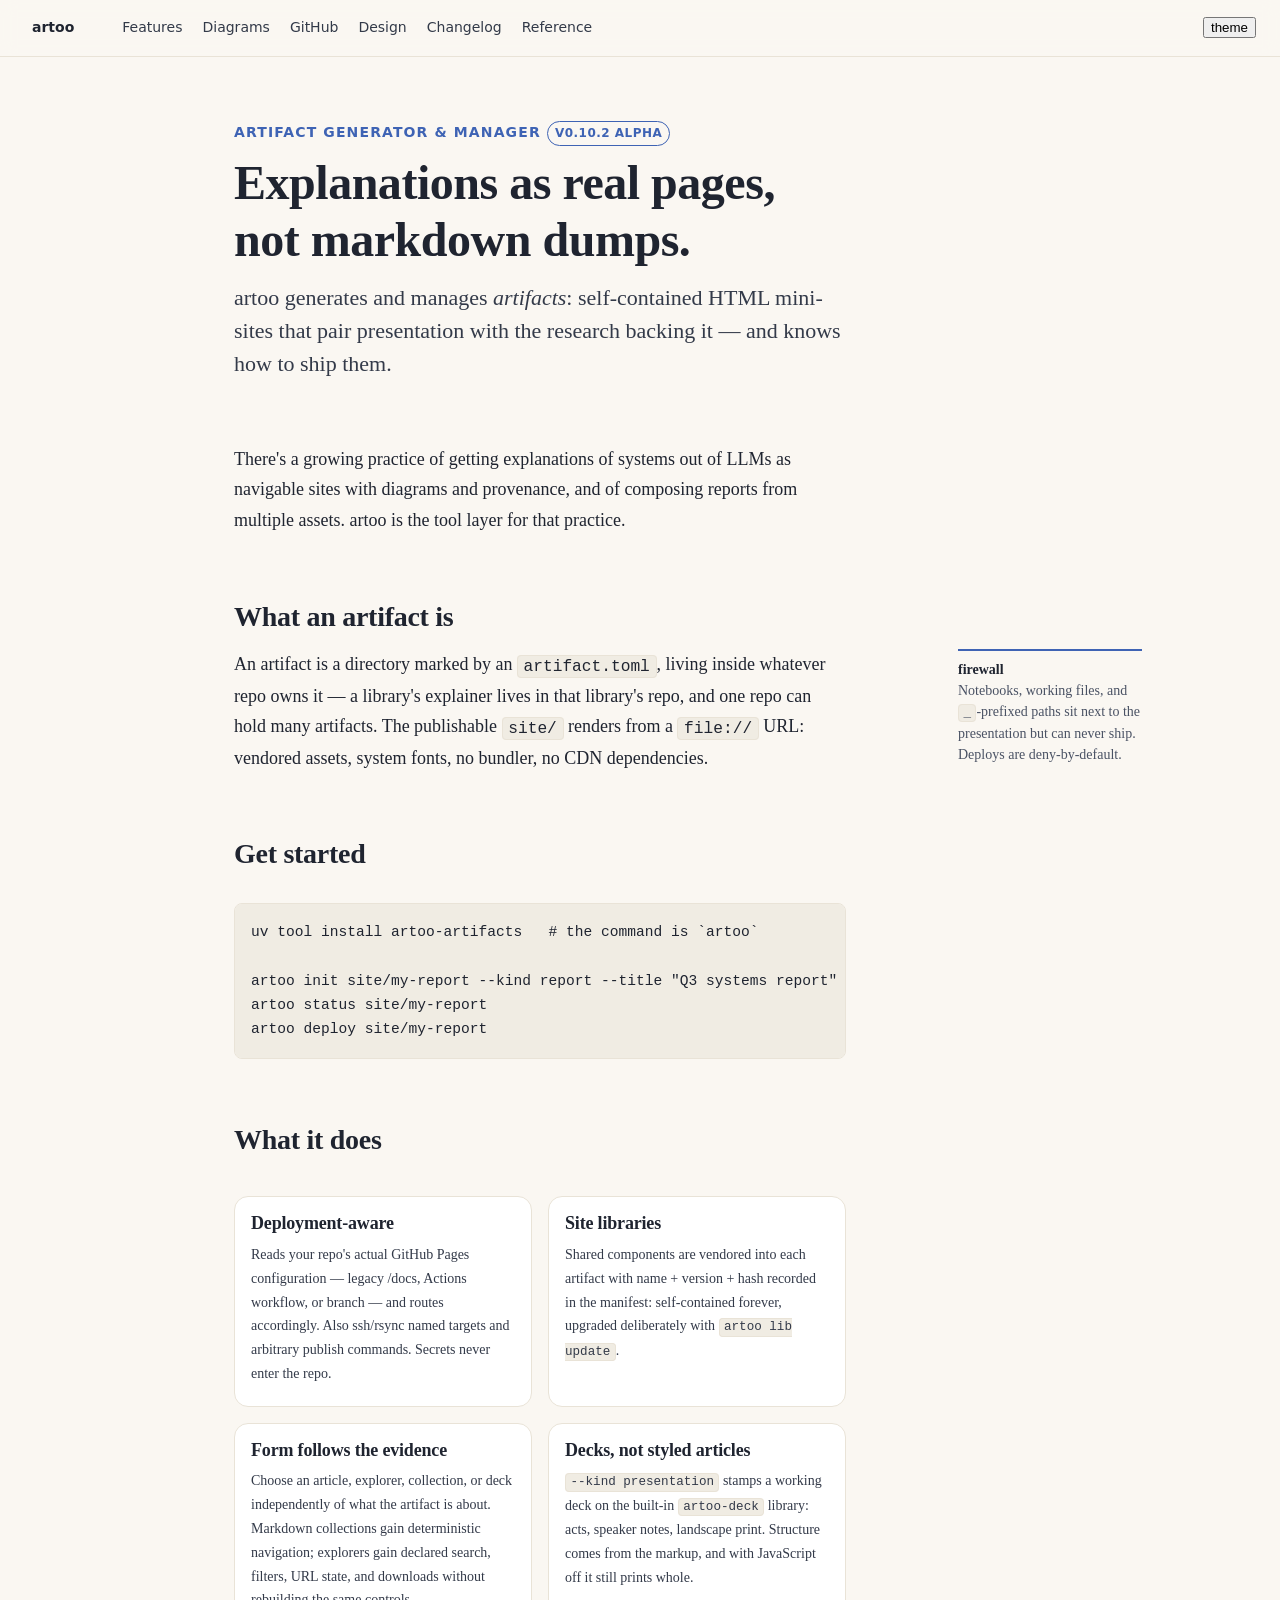
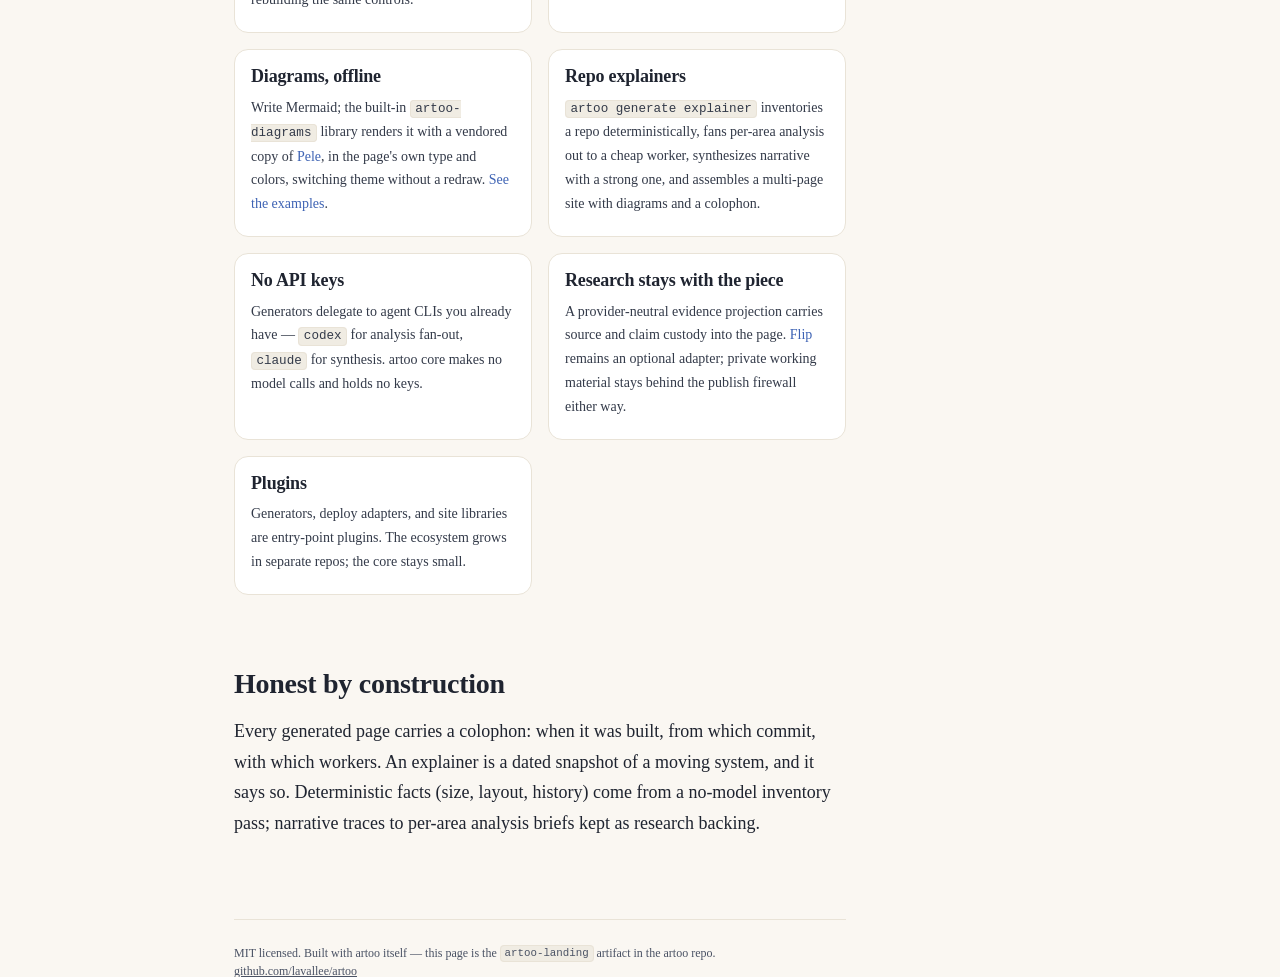
==== commit ccd82d51: "chore(release): 0.10.2 Co-Authored-By: Claude Opus 5.5 <noreply@anthropic.com>" ====
--- a/docs/index.html
+++ b/docs/index.html
@@ -27,7 +27,7 @@
 </nav>
 <main class="article">
   <header class="article-header">
-    <div class="article-kicker">artifact generator &amp; manager <span class="badge badge--accent">v0.10.1 alpha</span></div>
+    <div class="article-kicker">artifact generator &amp; manager <span class="badge badge--accent">v0.10.2 alpha</span></div>
     <h1 class="article-title">Explanations as real pages, not markdown dumps.</h1>
     <p class="article-dek">artoo generates and manages <em>artifacts</em>:
     self-contained HTML mini-sites that pair presentation with the research
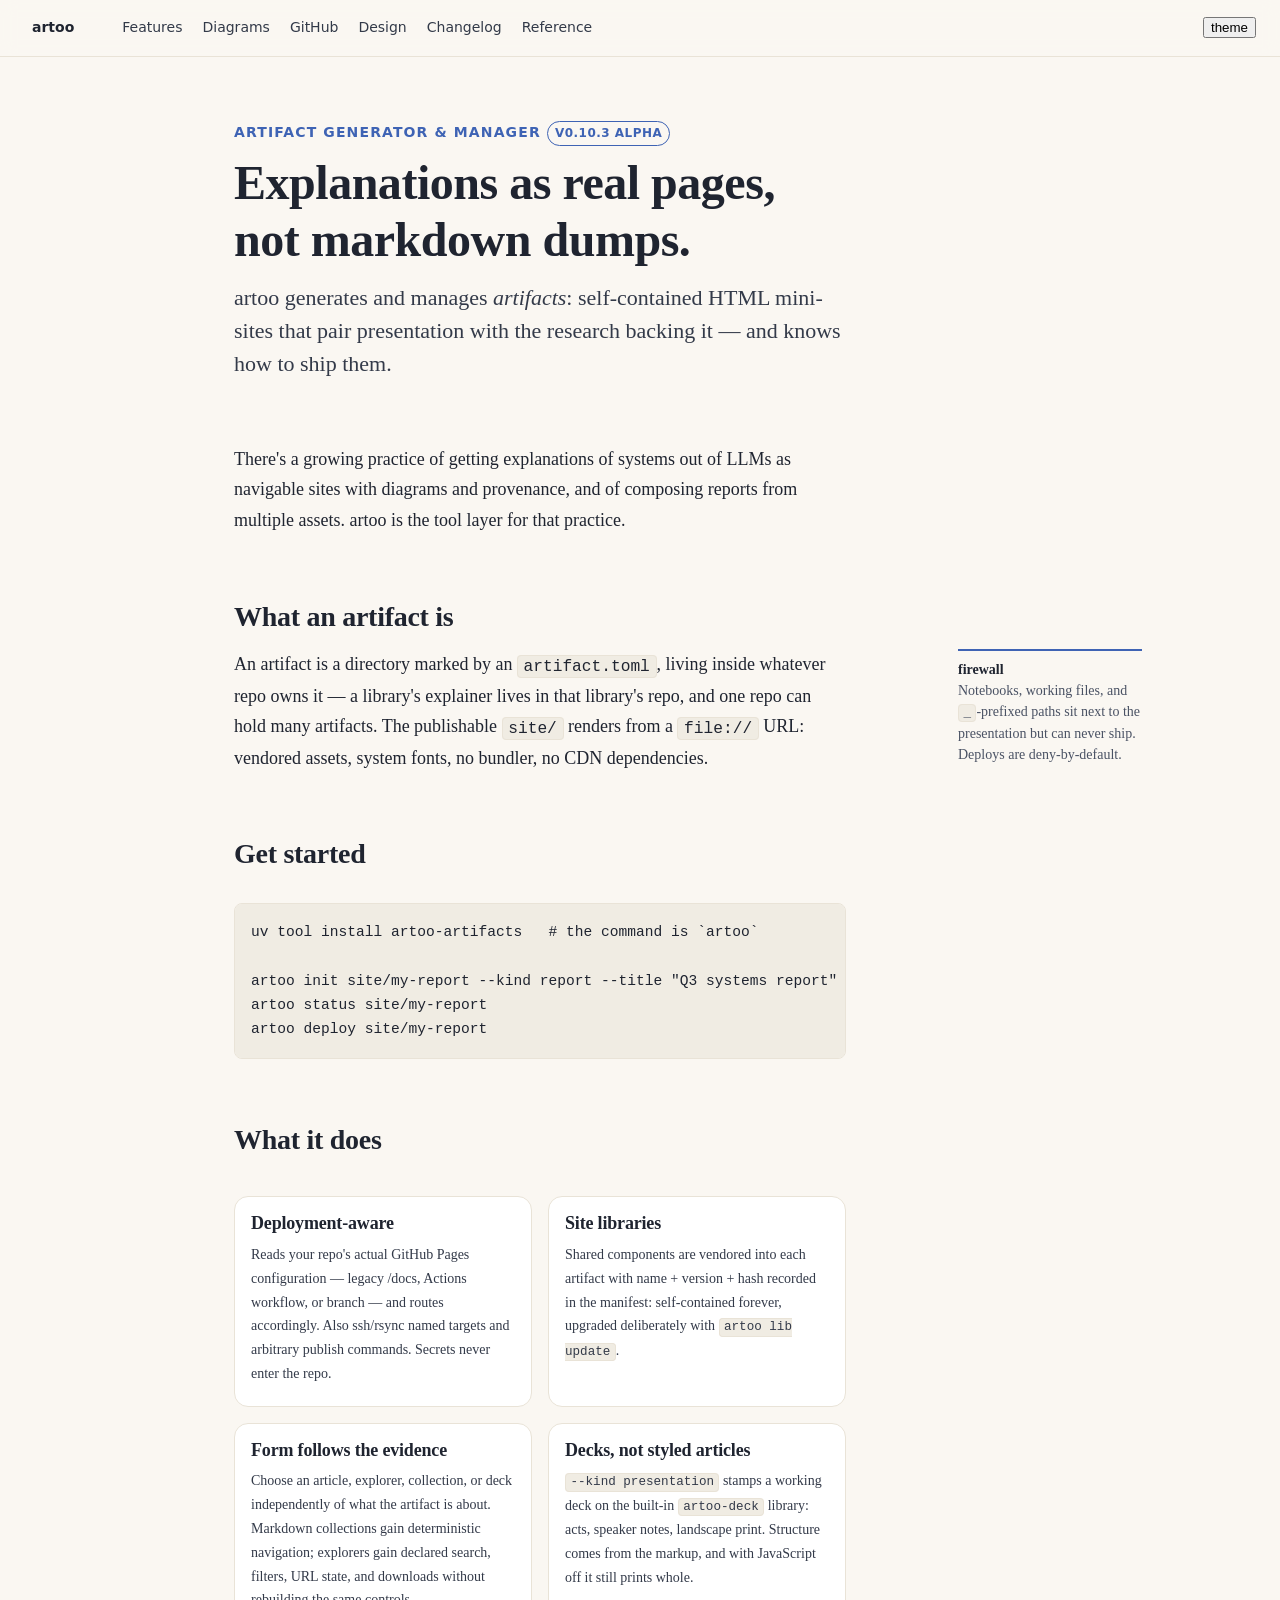
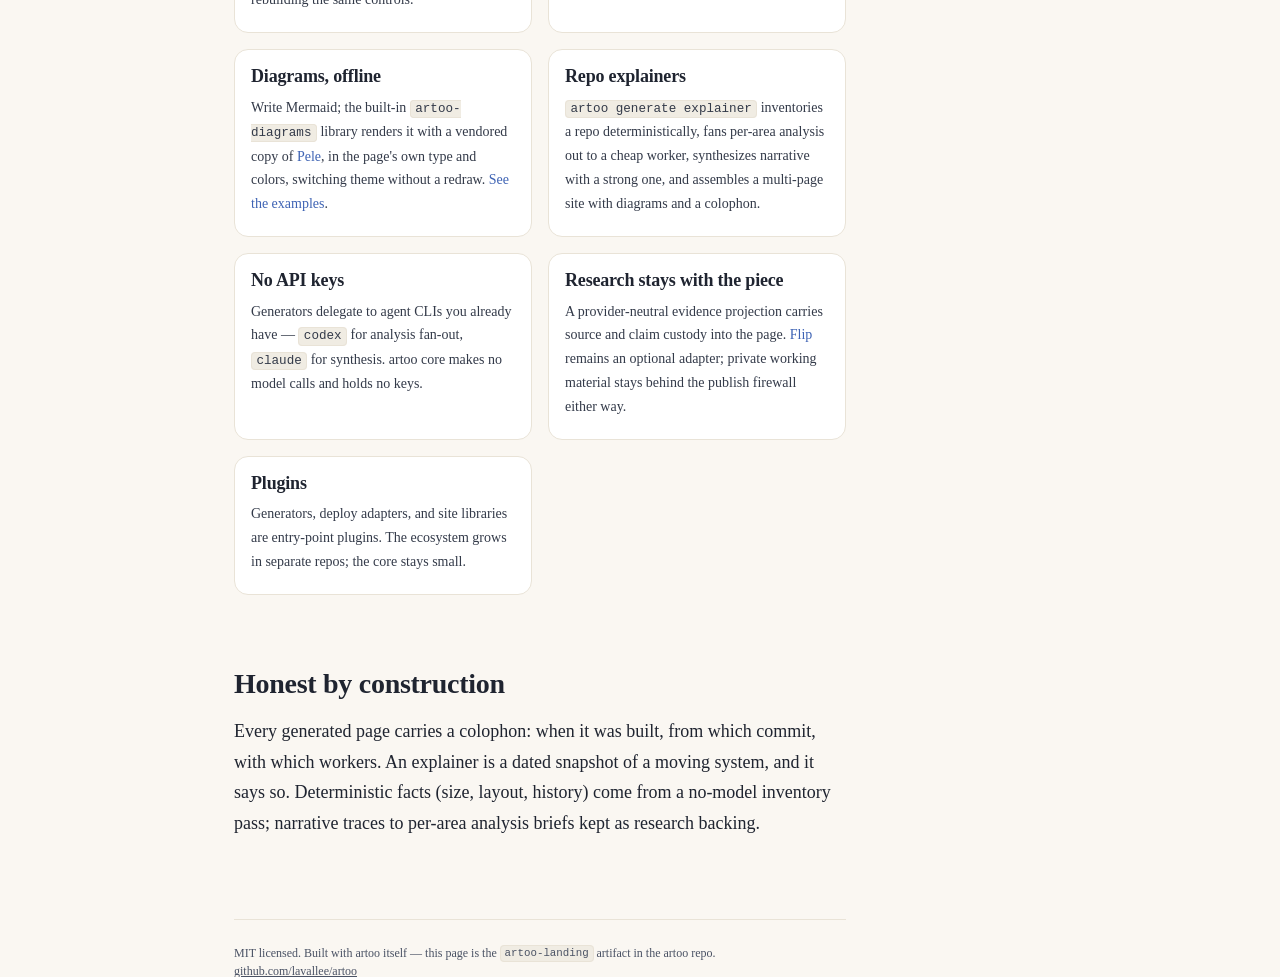
==== commit f17994c2: "chore(release): 0.10.3 Co-Authored-By: Claude <noreply@anthropic.com>" ====
--- a/docs/index.html
+++ b/docs/index.html
@@ -27,7 +27,7 @@
 </nav>
 <main class="article">
   <header class="article-header">
-    <div class="article-kicker">artifact generator &amp; manager <span class="badge badge--accent">v0.10.2 alpha</span></div>
+    <div class="article-kicker">artifact generator &amp; manager <span class="badge badge--accent">v0.10.3 alpha</span></div>
     <h1 class="article-title">Explanations as real pages, not markdown dumps.</h1>
     <p class="article-dek">artoo generates and manages <em>artifacts</em>:
     self-contained HTML mini-sites that pair presentation with the research
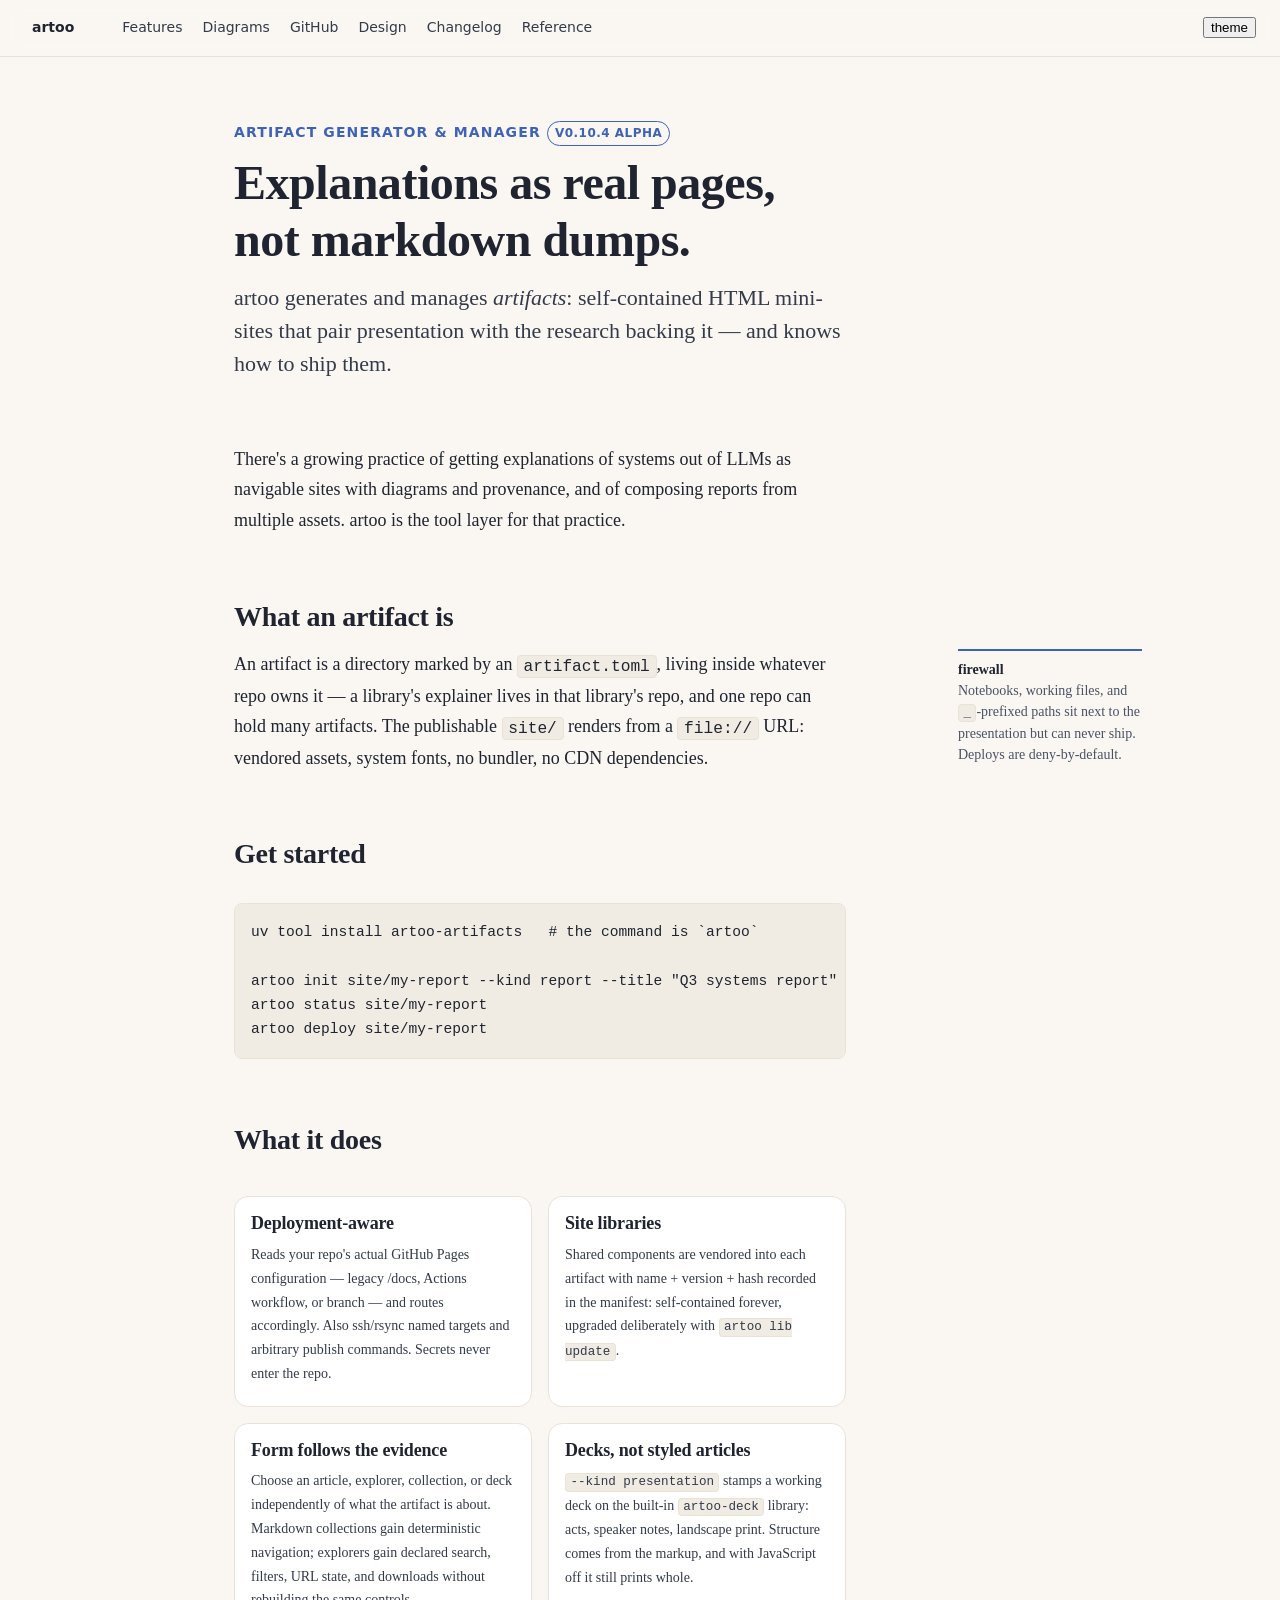
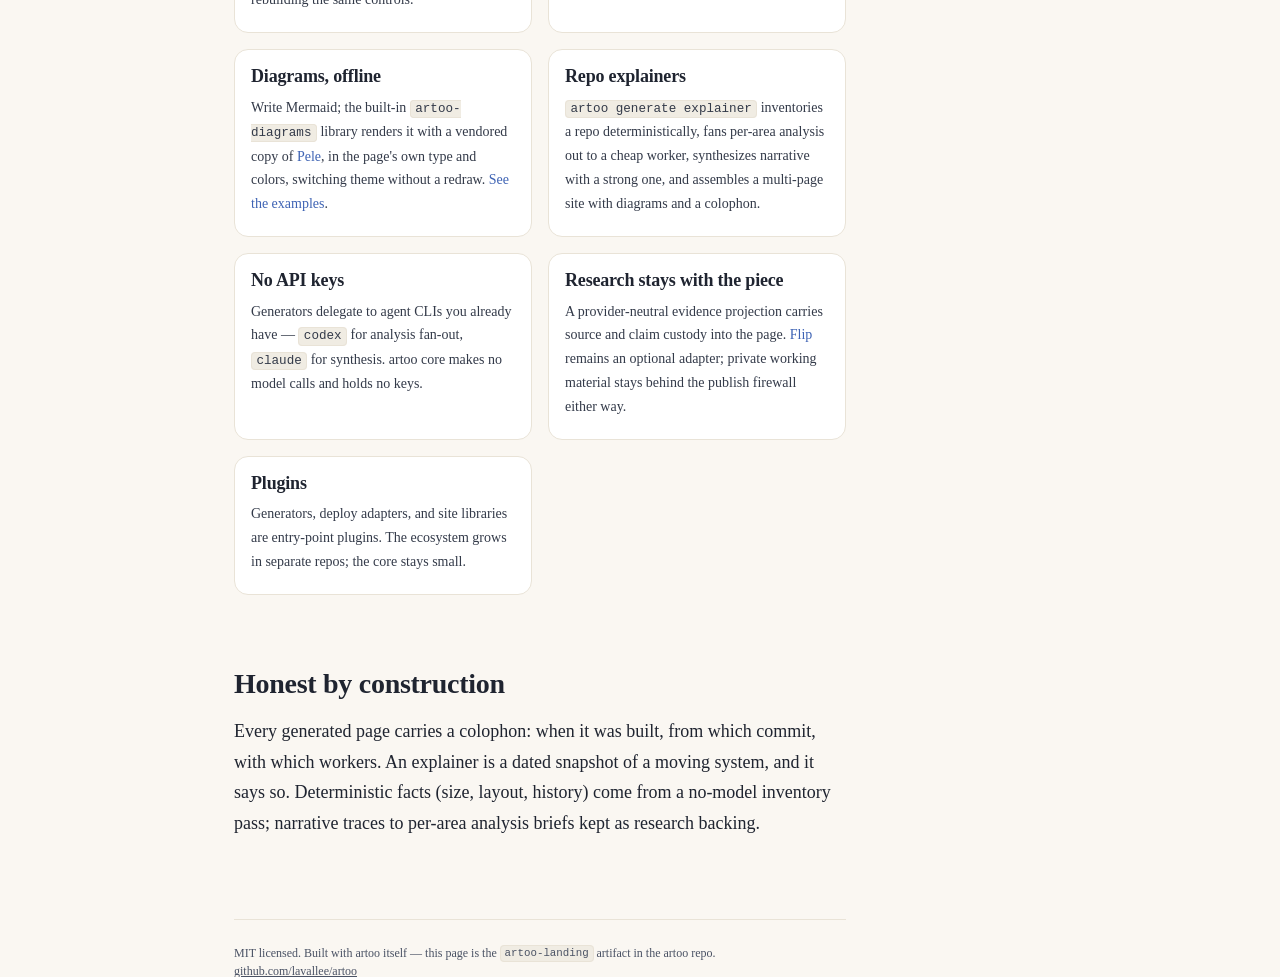
==== commit f80c9059: "chore(release): 0.10.4 Co-Authored-By: Claude Fable 5.2 <noreply@anthropic.com>" ====
--- a/docs/index.html
+++ b/docs/index.html
@@ -27,7 +27,7 @@
 </nav>
 <main class="article">
   <header class="article-header">
-    <div class="article-kicker">artifact generator &amp; manager <span class="badge badge--accent">v0.10.3 alpha</span></div>
+    <div class="article-kicker">artifact generator &amp; manager <span class="badge badge--accent">v0.10.4 alpha</span></div>
     <h1 class="article-title">Explanations as real pages, not markdown dumps.</h1>
     <p class="article-dek">artoo generates and manages <em>artifacts</em>:
     self-contained HTML mini-sites that pair presentation with the research
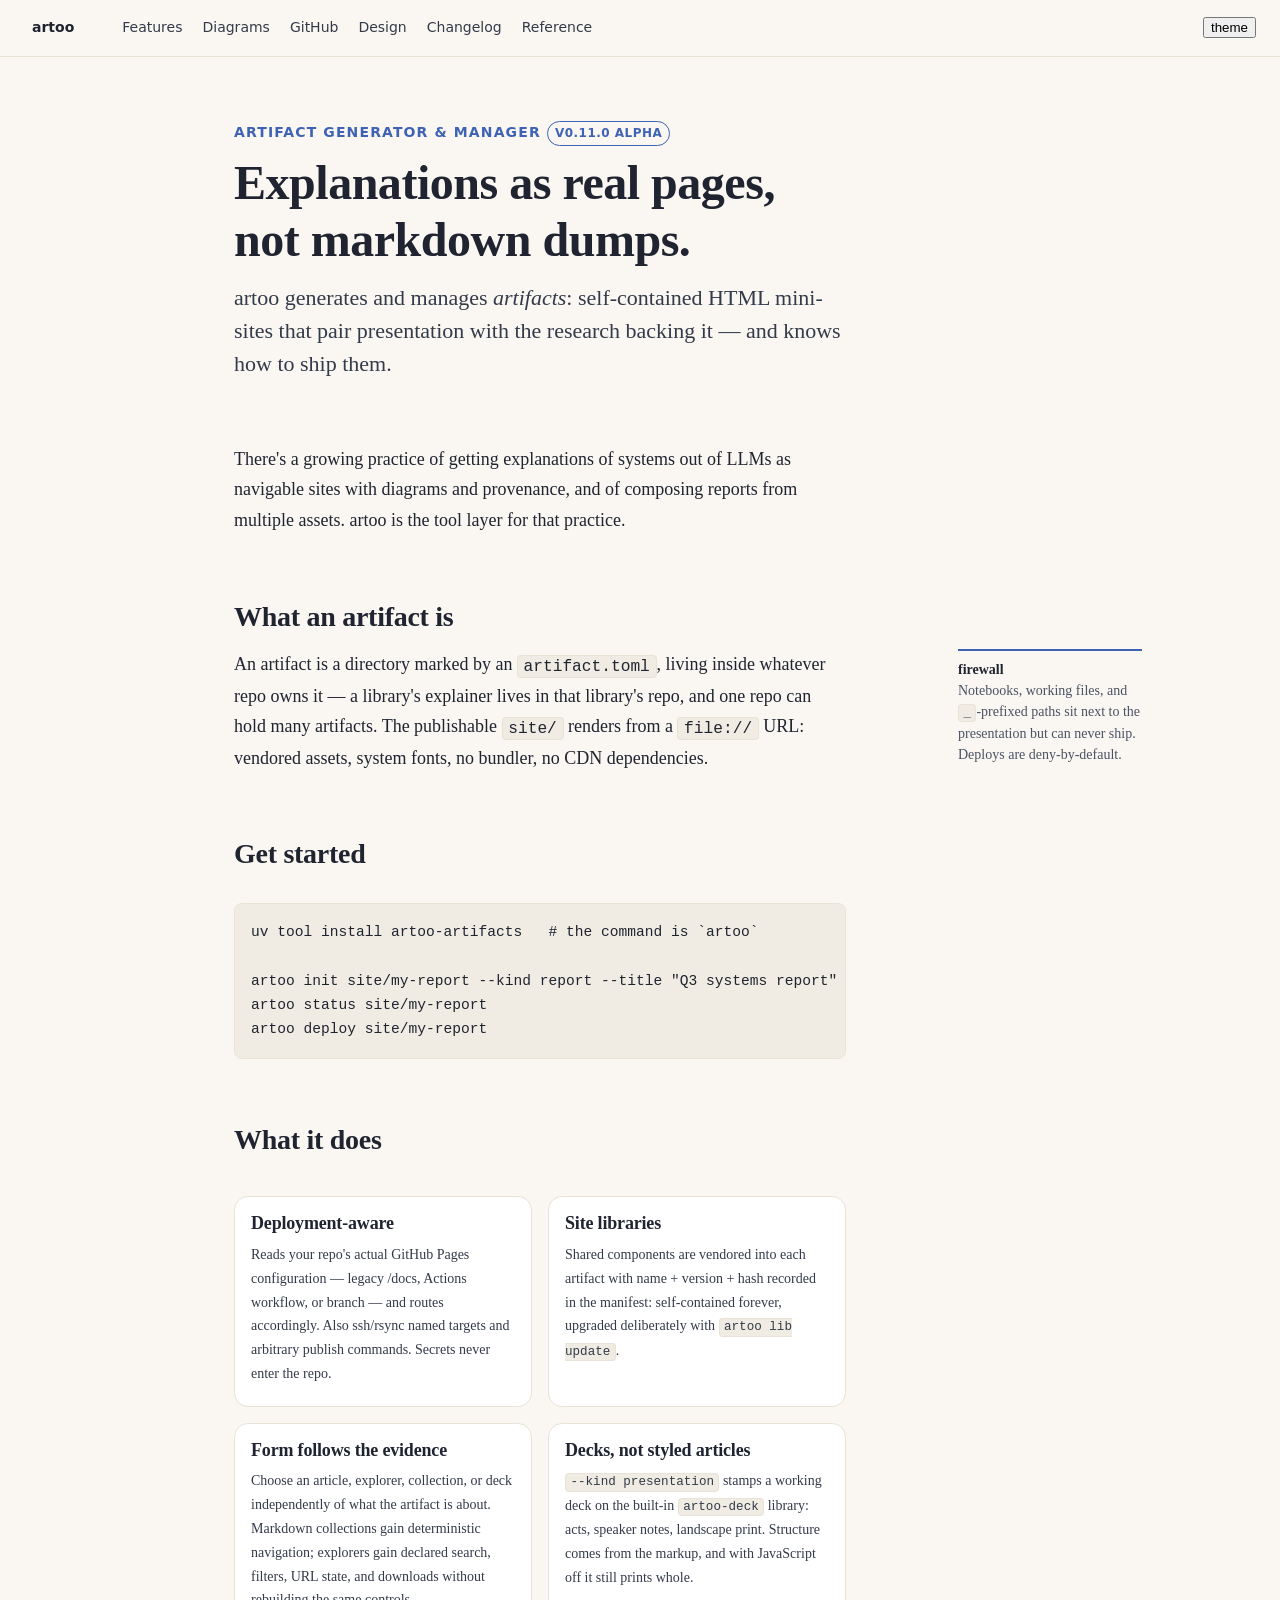
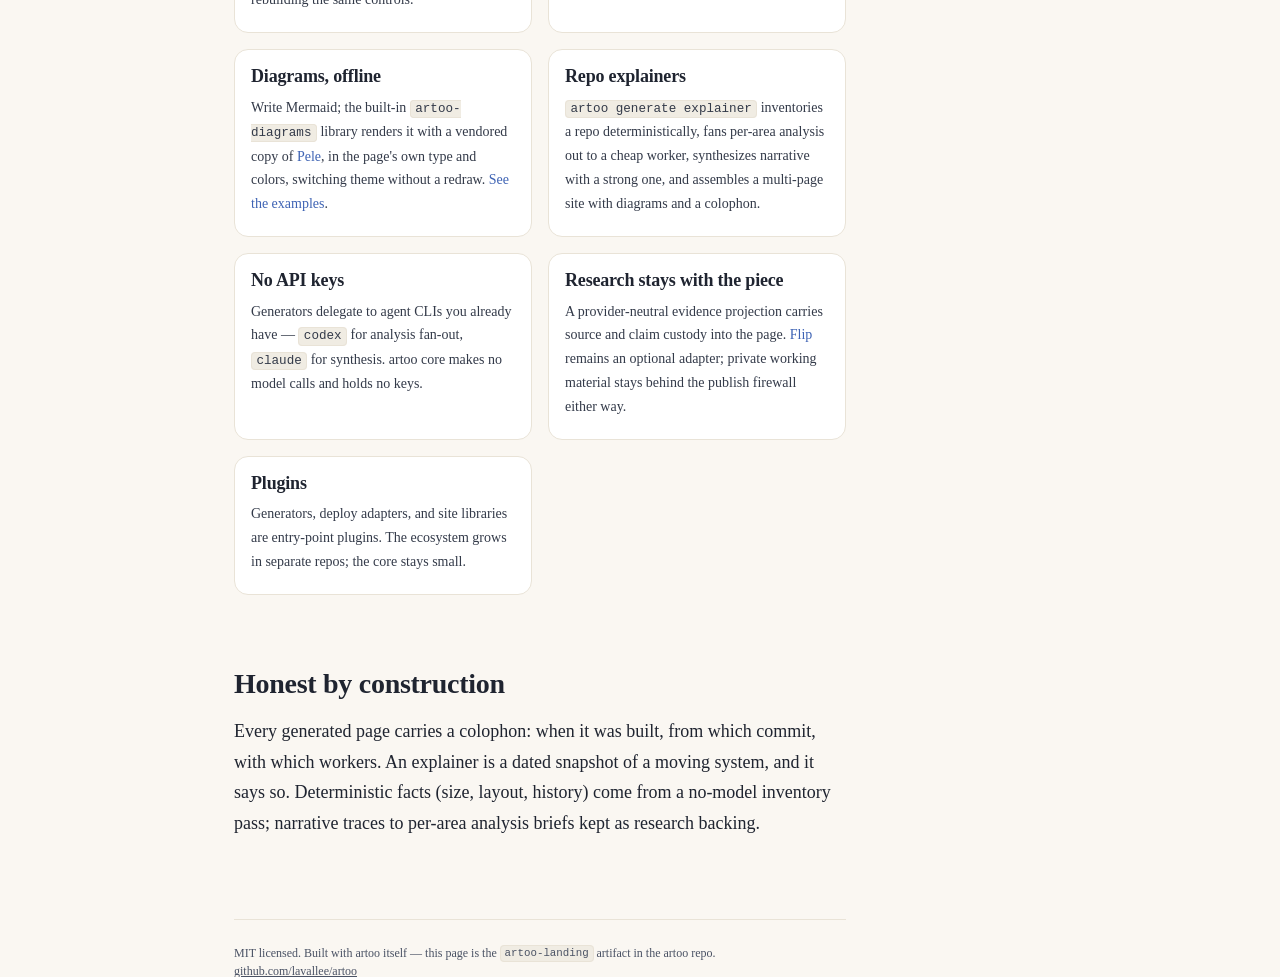
==== commit 93521ec9: "chore(release): 0.11.0 Co-Authored-By: Claude Fable 5.2 <noreply@anthropic.com>" ====
--- a/docs/index.html
+++ b/docs/index.html
@@ -27,7 +27,7 @@
 </nav>
 <main class="article">
   <header class="article-header">
-    <div class="article-kicker">artifact generator &amp; manager <span class="badge badge--accent">v0.10.4 alpha</span></div>
+    <div class="article-kicker">artifact generator &amp; manager <span class="badge badge--accent">v0.11.0 alpha</span></div>
     <h1 class="article-title">Explanations as real pages, not markdown dumps.</h1>
     <p class="article-dek">artoo generates and manages <em>artifacts</em>:
     self-contained HTML mini-sites that pair presentation with the research
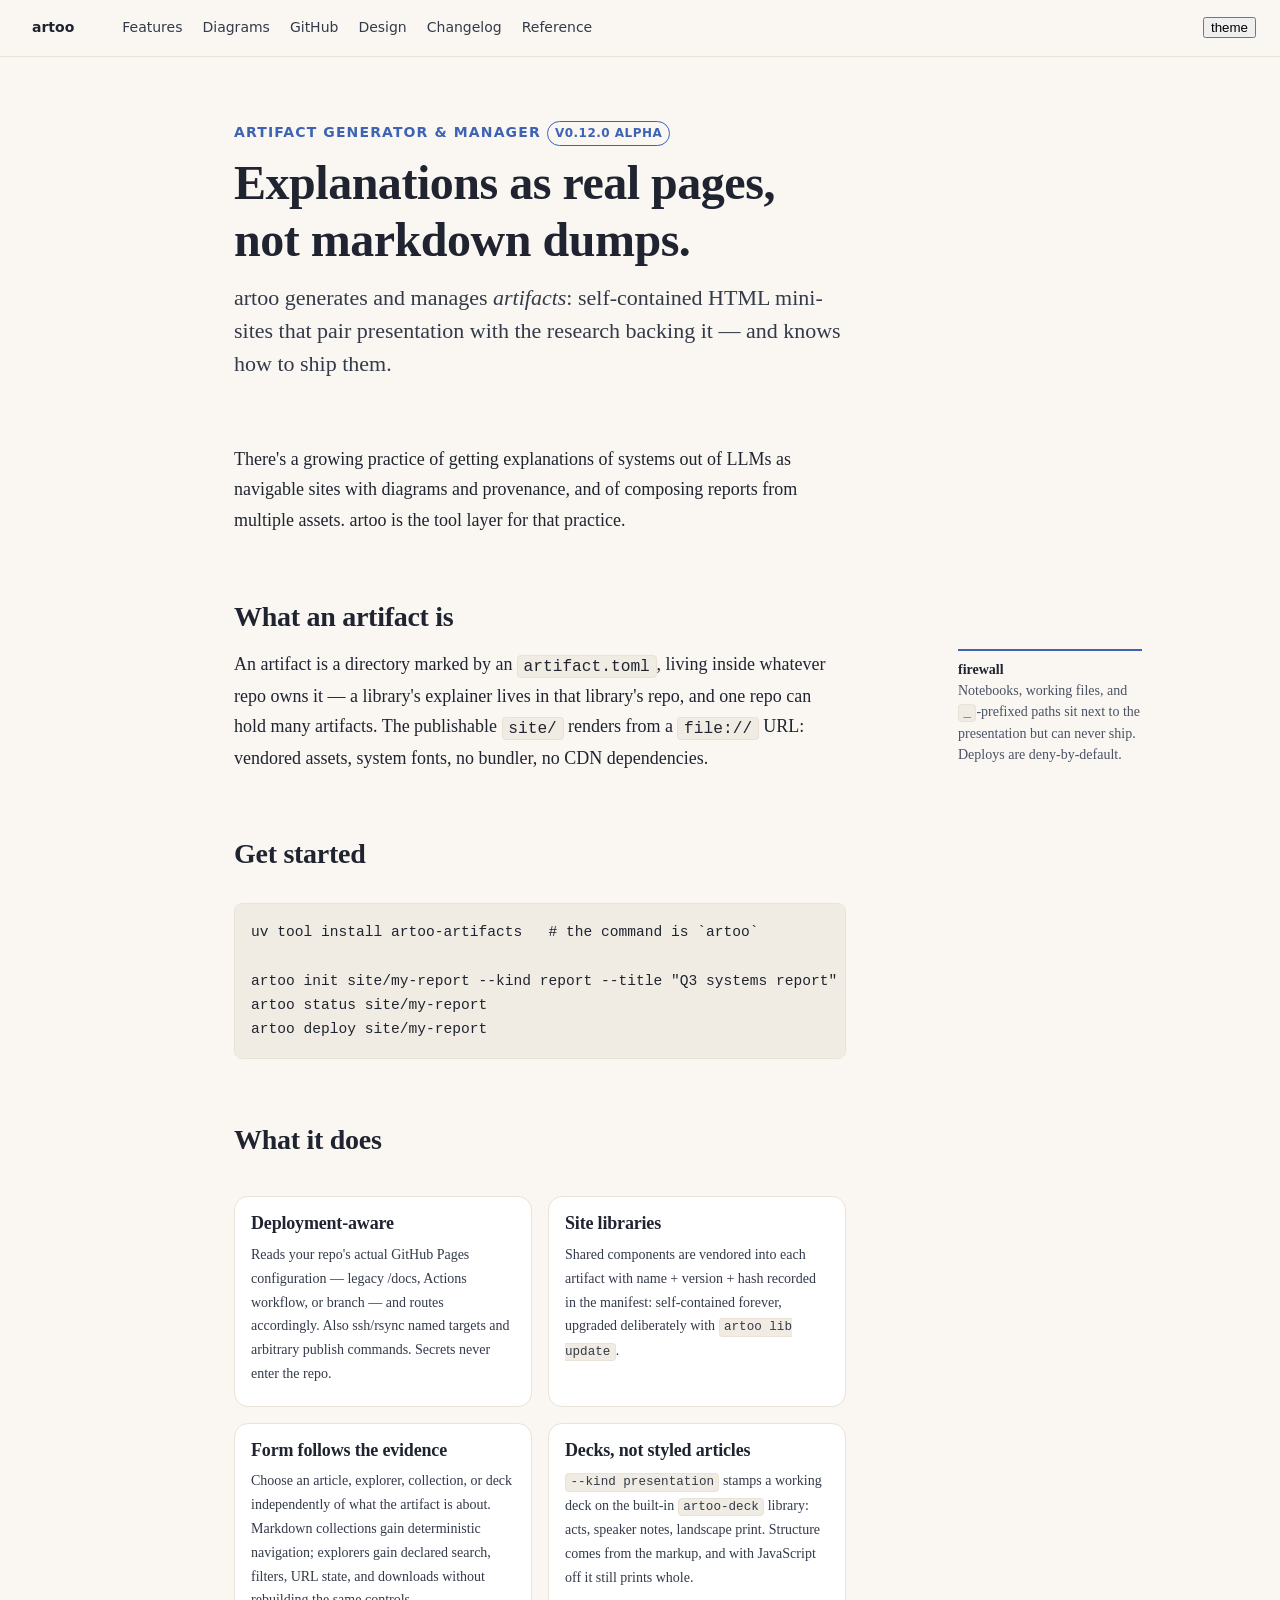
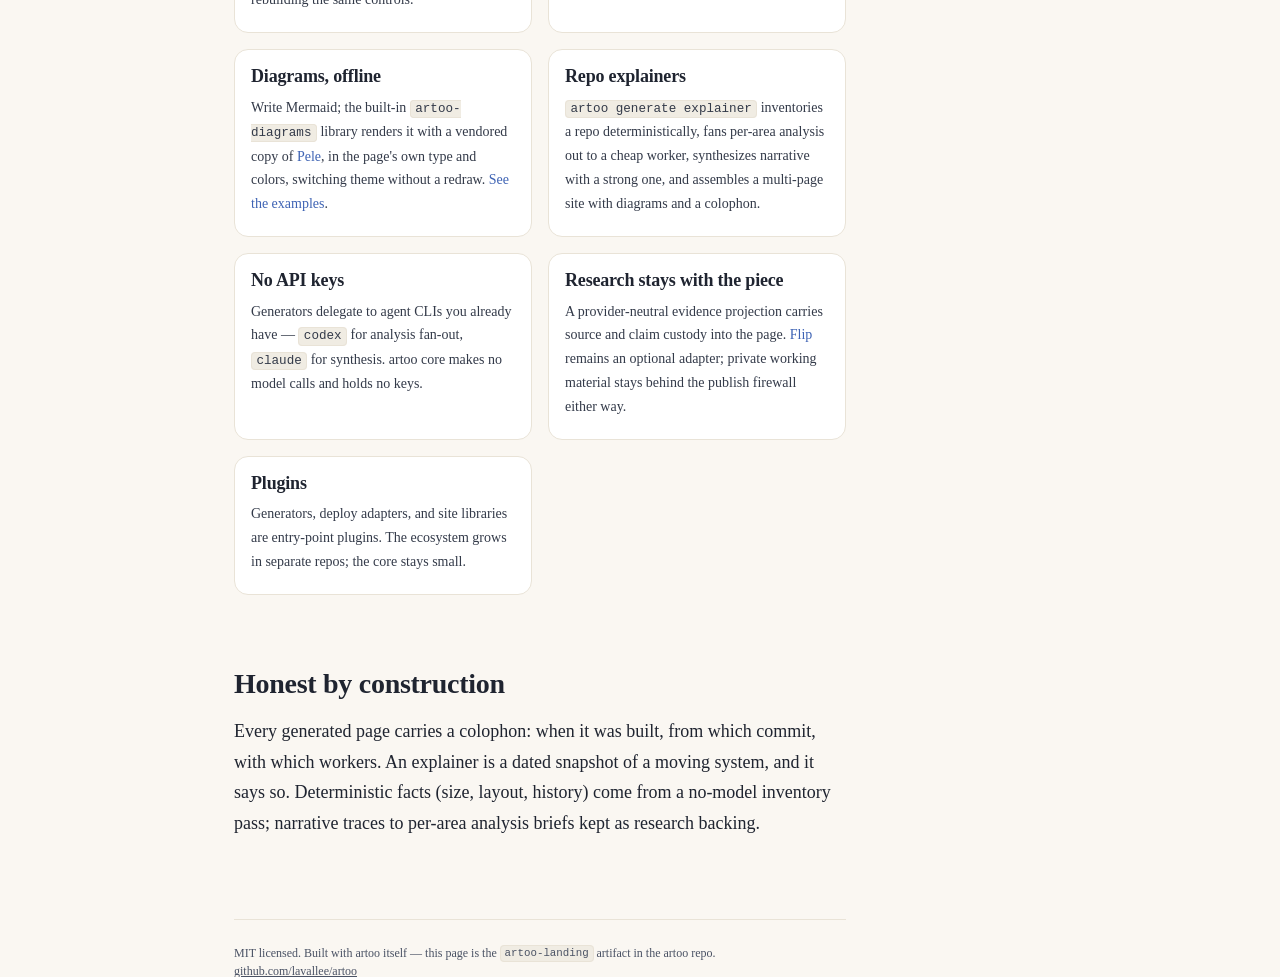
==== commit 62b67f28: "feat(verify): warn about a diagram with no description; code maps describe themselves; release 0.12." ====
--- a/docs/index.html
+++ b/docs/index.html
@@ -27,7 +27,7 @@
 </nav>
 <main class="article">
   <header class="article-header">
-    <div class="article-kicker">artifact generator &amp; manager <span class="badge badge--accent">v0.11.0 alpha</span></div>
+    <div class="article-kicker">artifact generator &amp; manager <span class="badge badge--accent">v0.12.0 alpha</span></div>
     <h1 class="article-title">Explanations as real pages, not markdown dumps.</h1>
     <p class="article-dek">artoo generates and manages <em>artifacts</em>:
     self-contained HTML mini-sites that pair presentation with the research
